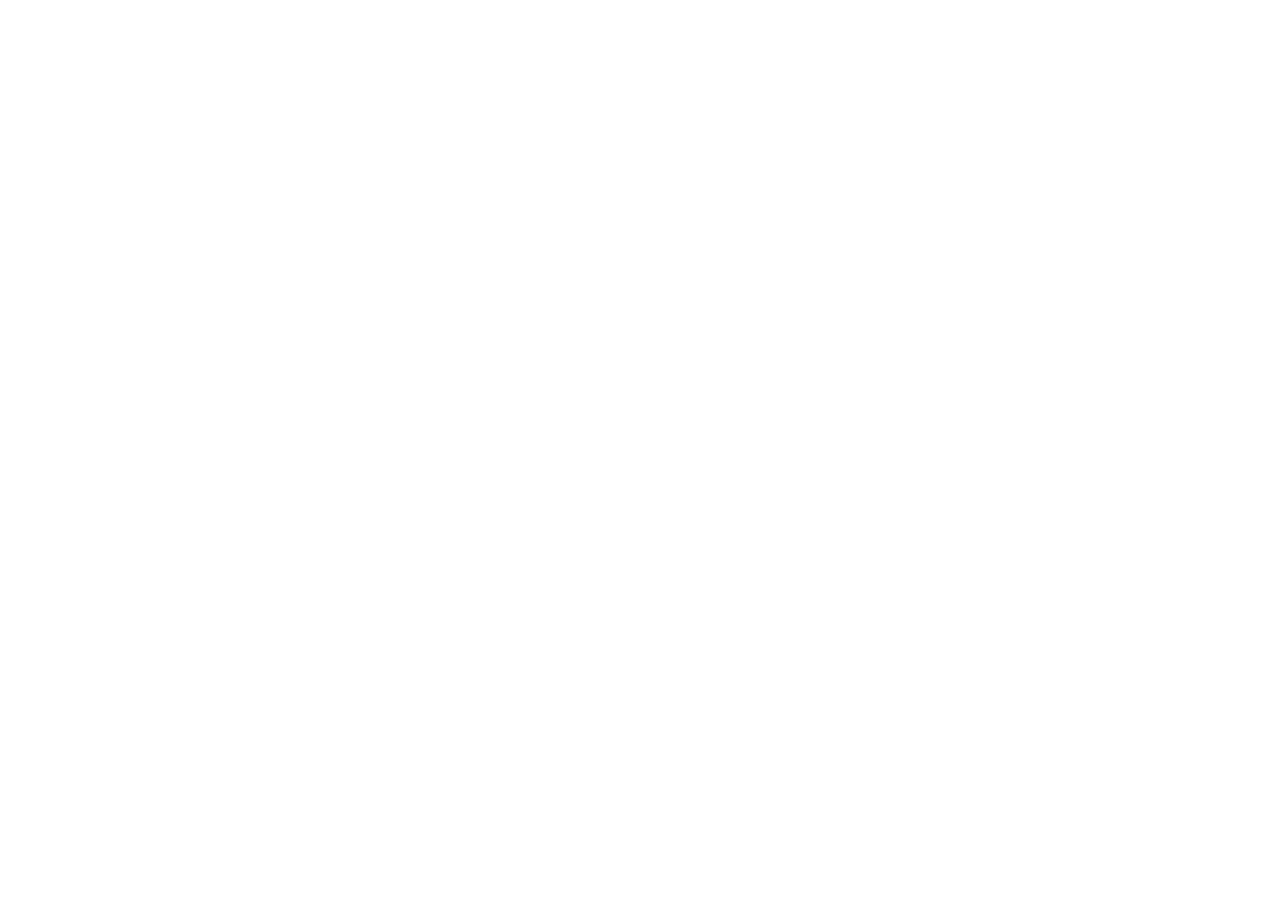
==== index.html @ 8144a17a "Update index.html" ====
<!doctype html>
<html lang="en">
  <head>
    <meta charset="UTF-8" />
    <meta name="viewport" content="width=device-width, initial-scale=1.0" />
    <title>Intermediate task</title>
    <meta property="og:url" content="" />
    <meta property="og:type" content="website" />
    <meta property="og:title" content="lesson 10" />
    <meta
      property="og:description"
      content=" lesson about meta tegs and form input element"
    />
    <meta
      property="og:image"
      content="https://raw.githubusercontent.com/slldze/lesson-10-/refs/heads/main/src/img/share.png"
    />
  </head>
  <body></body>
</html>
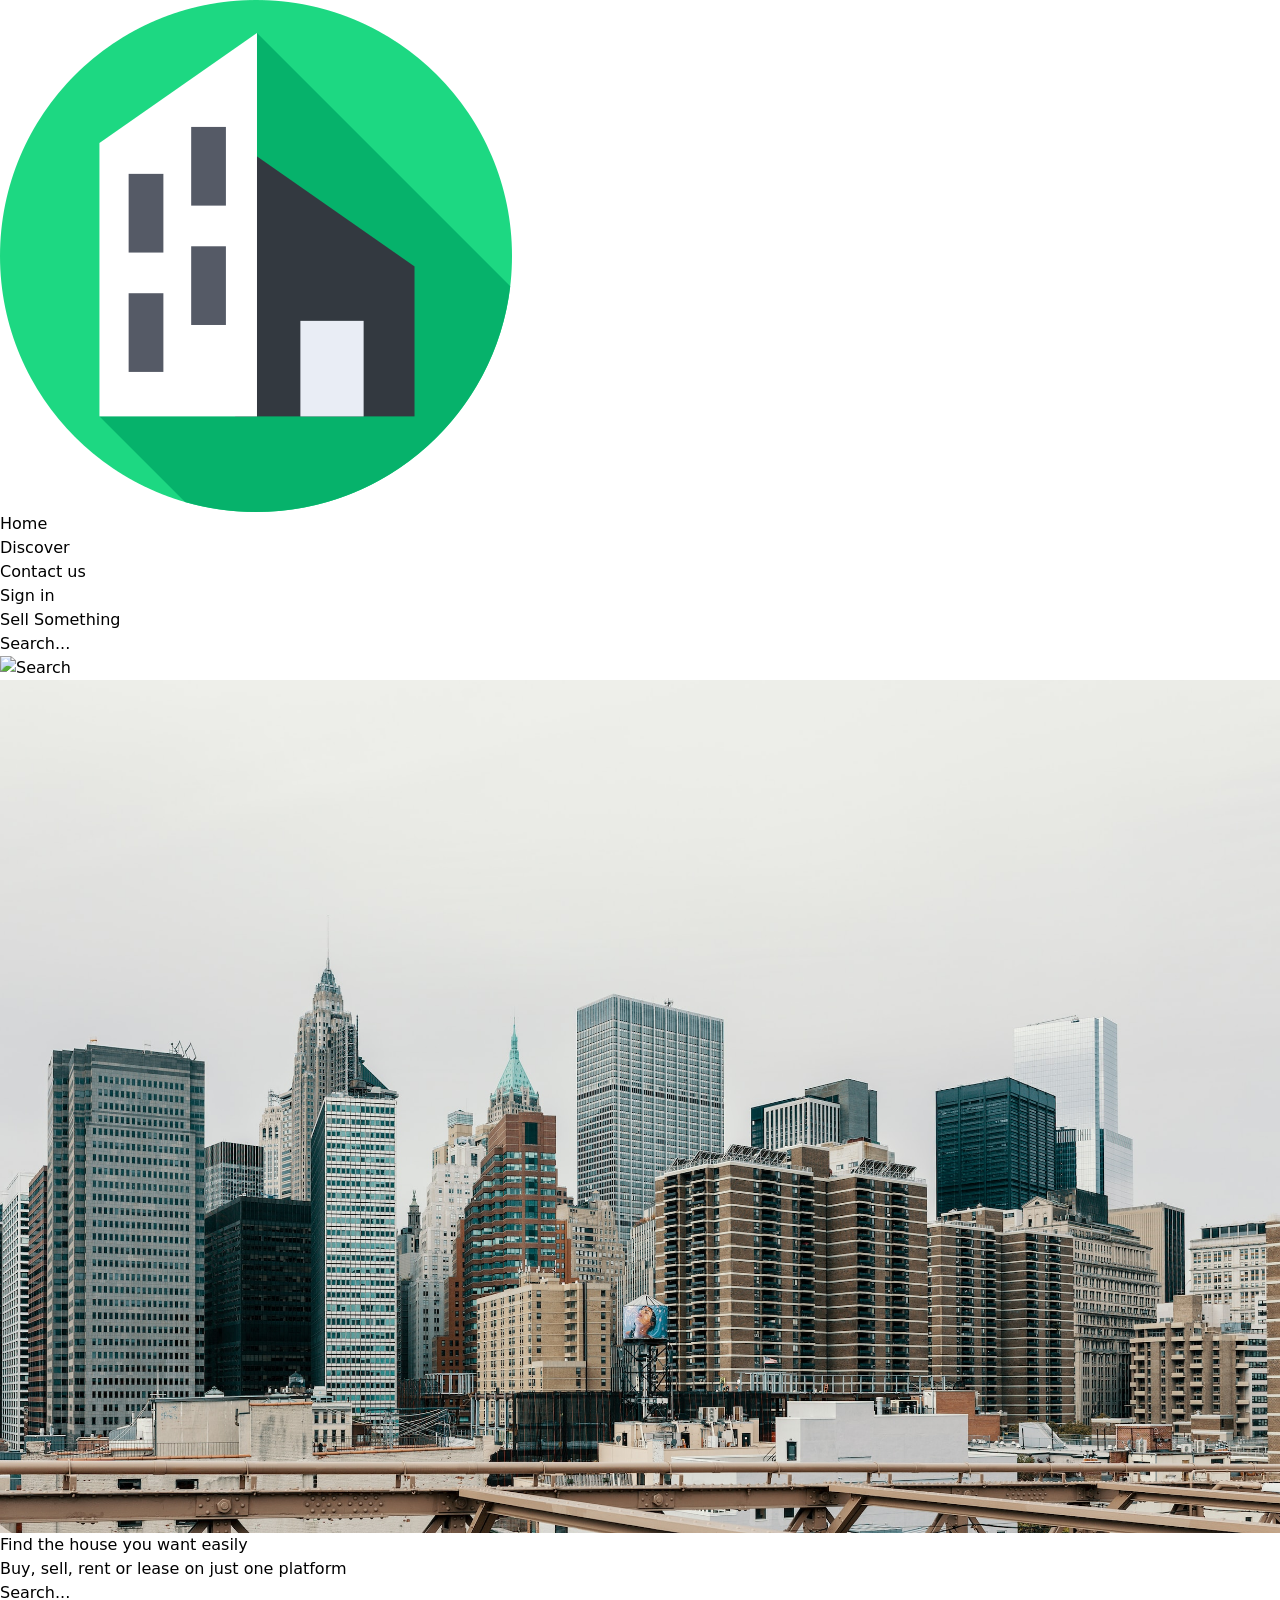
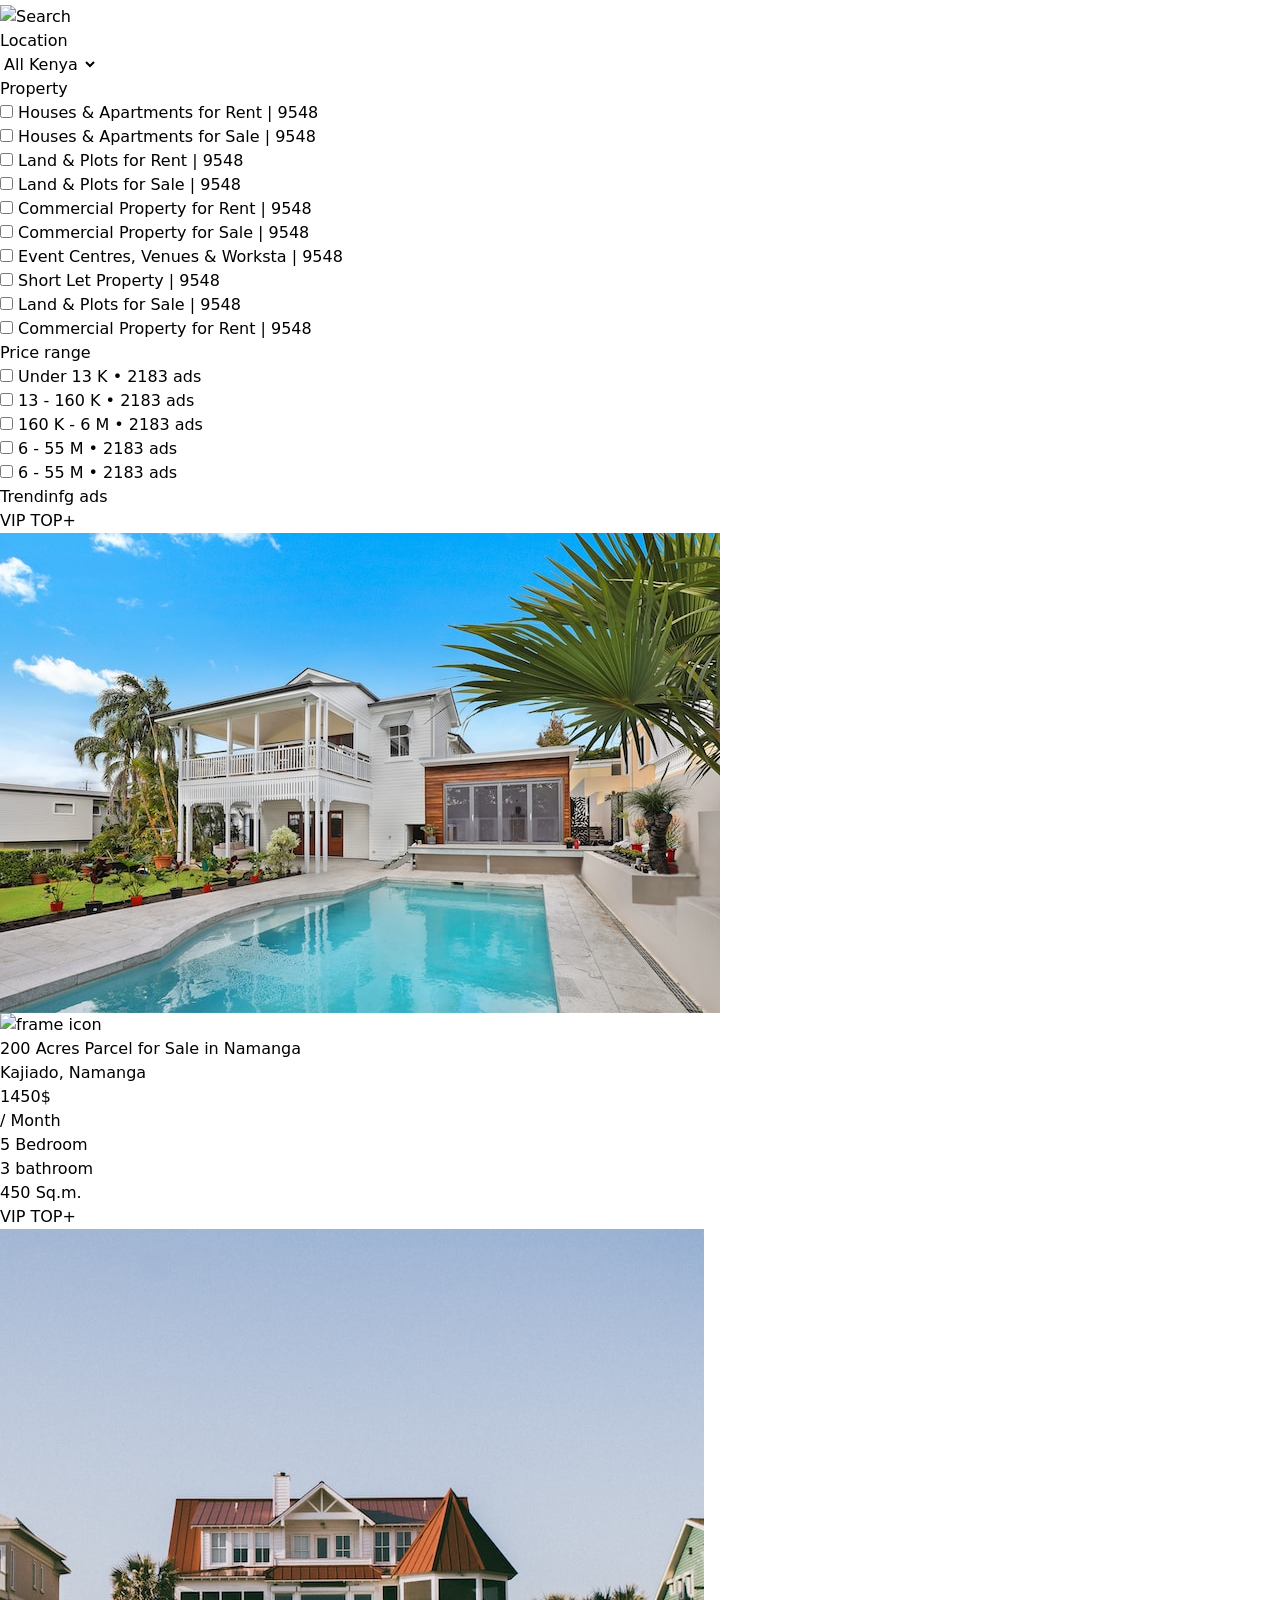
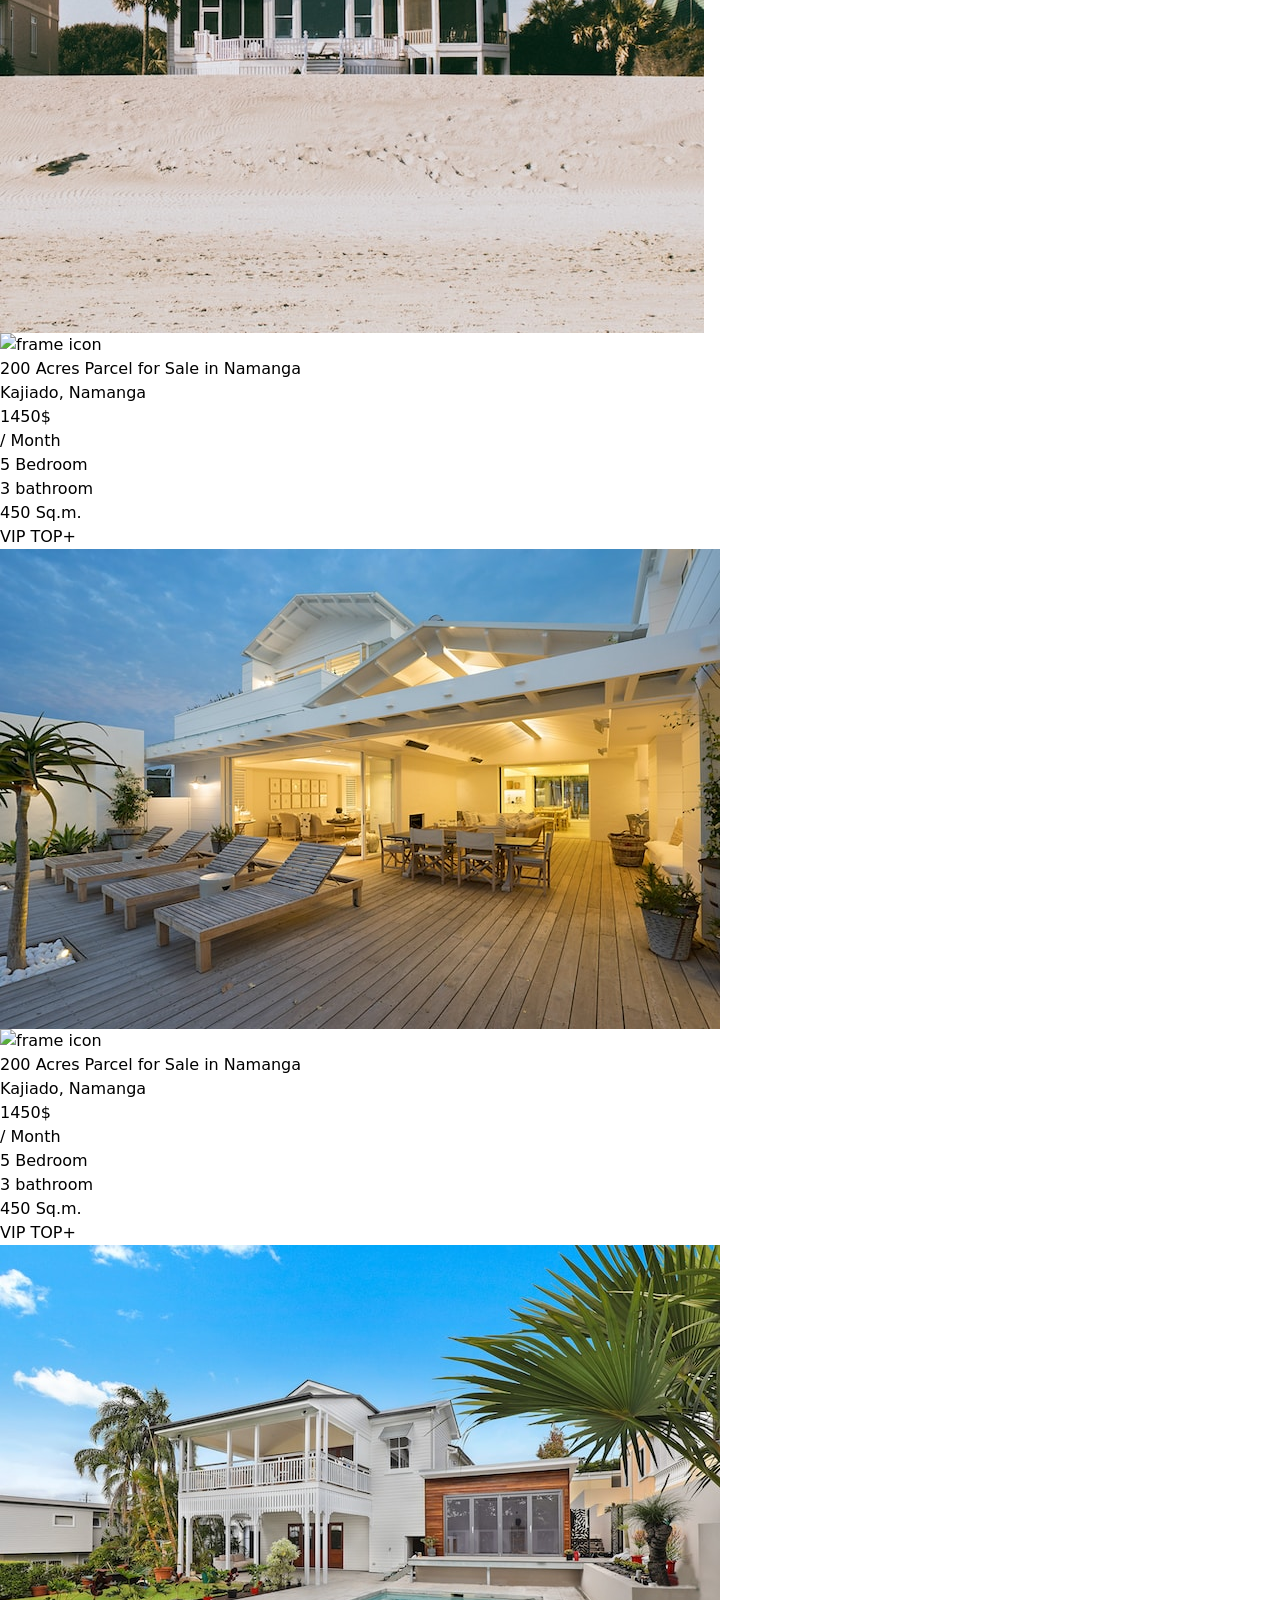
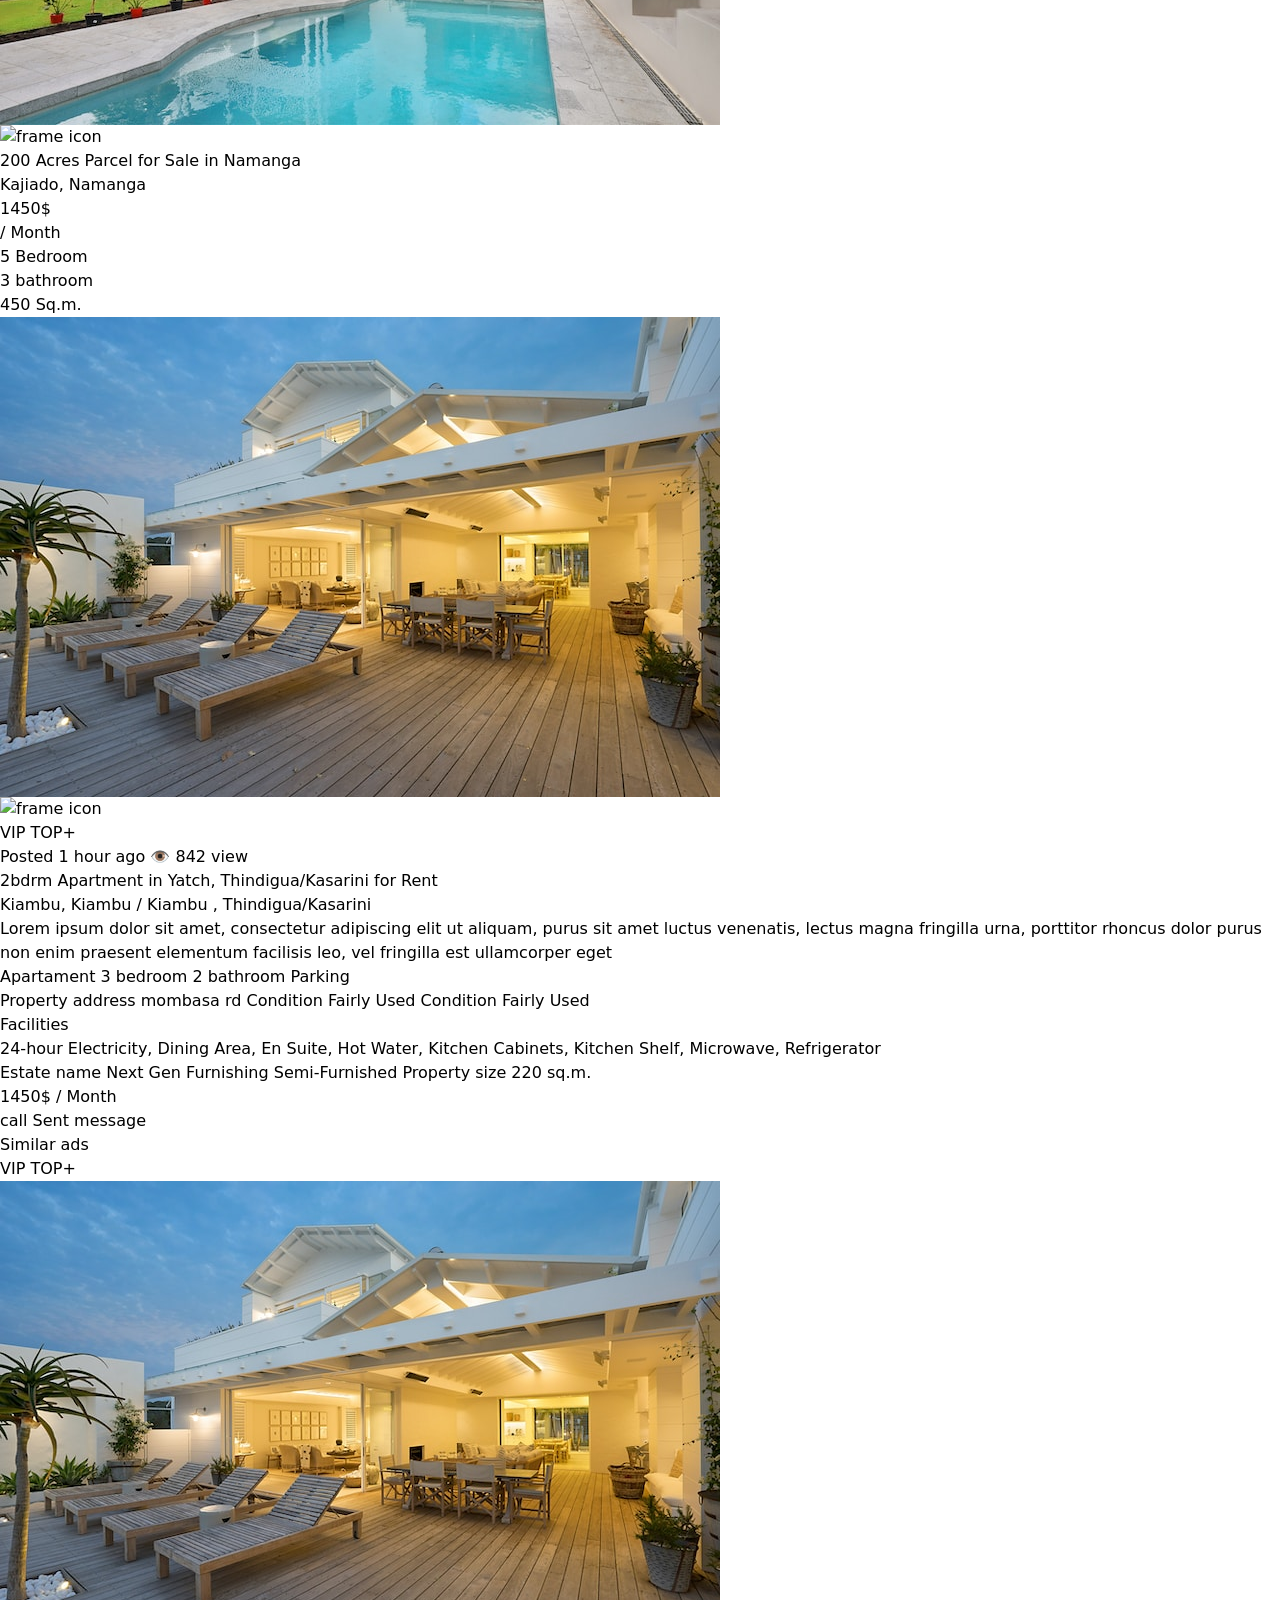
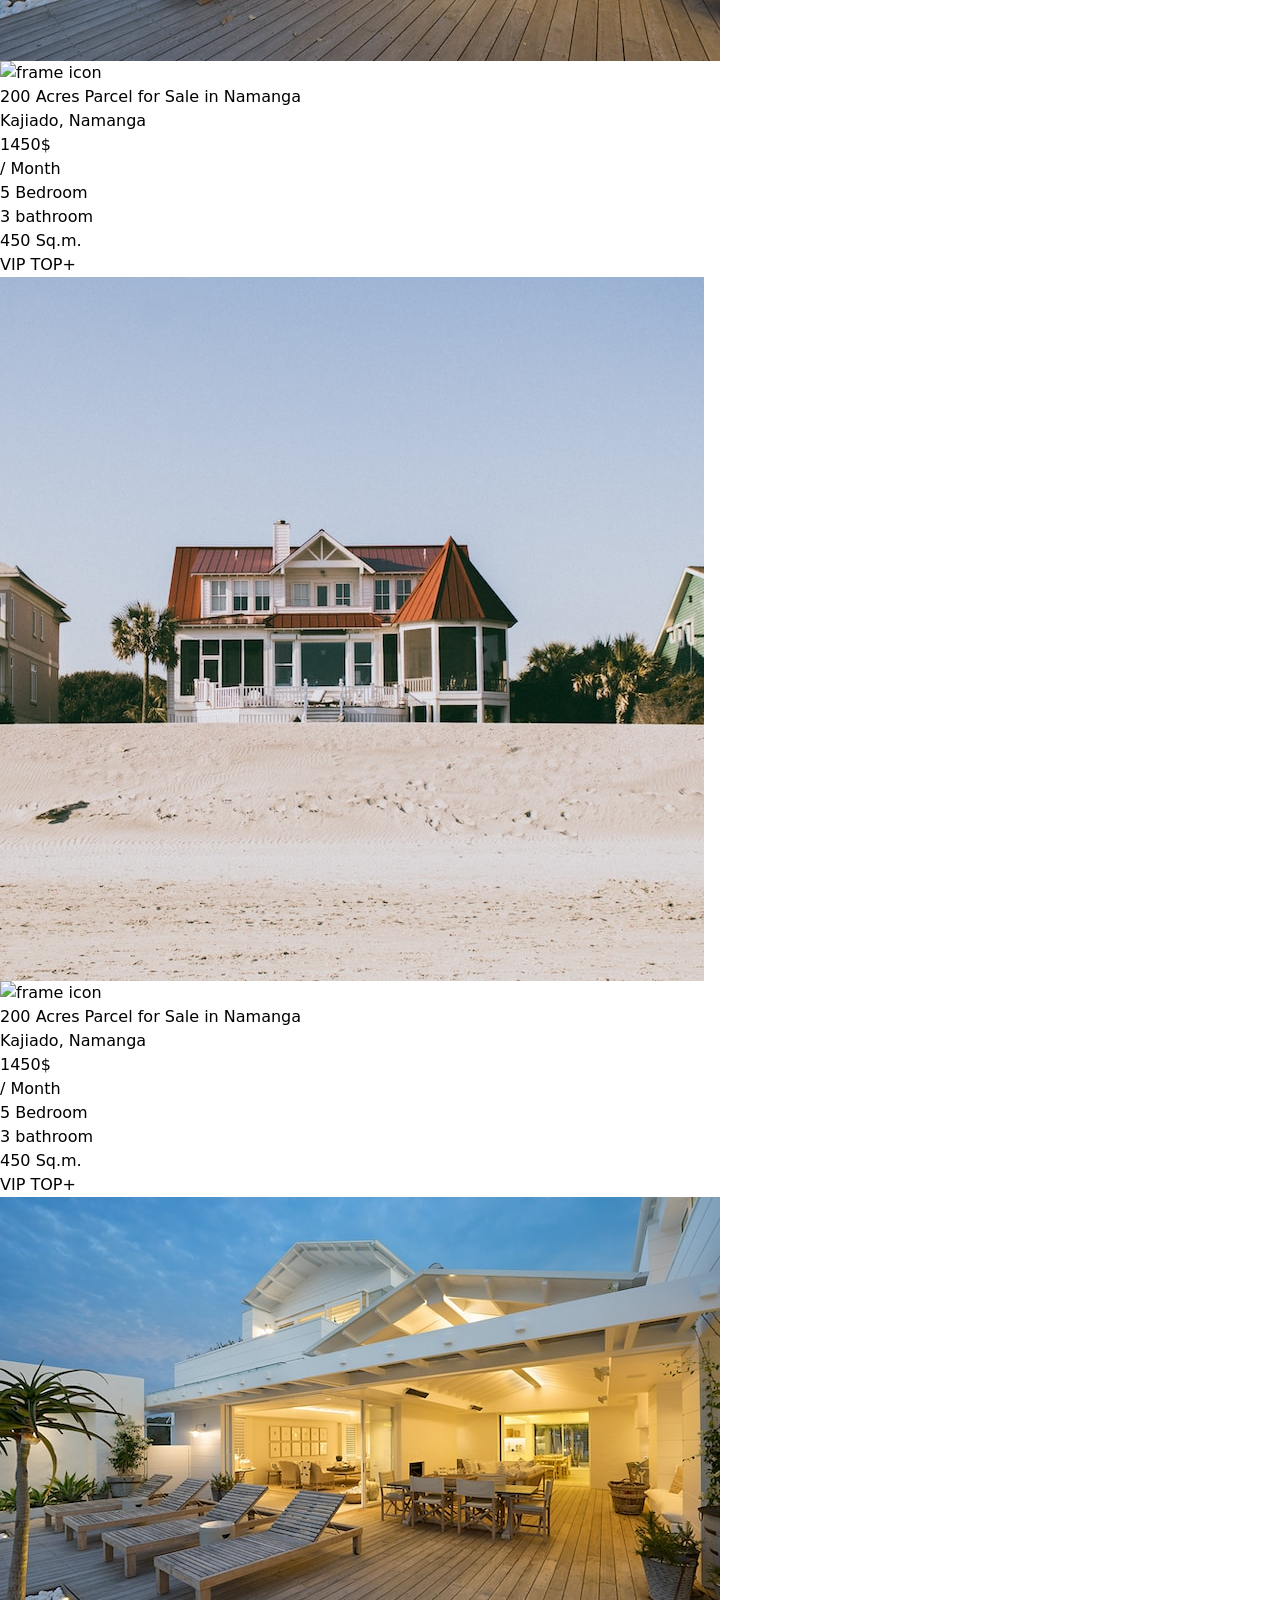
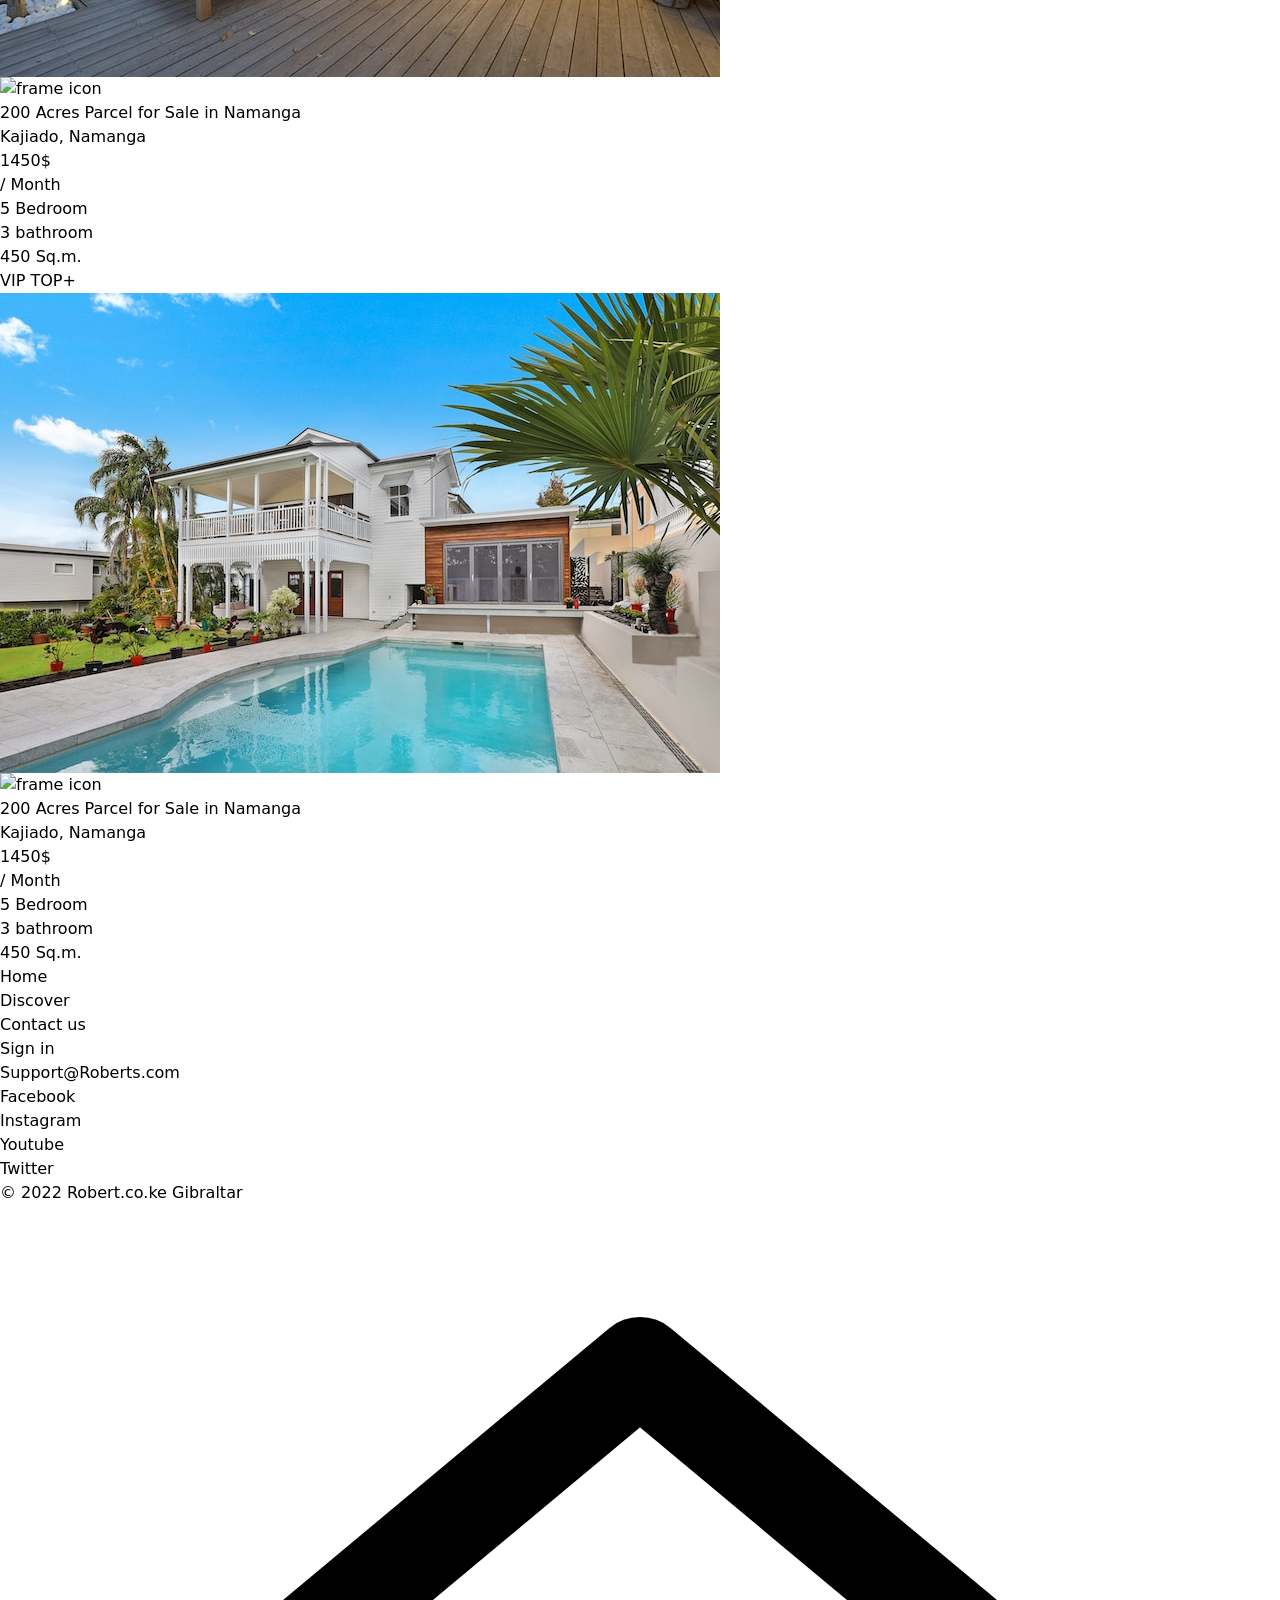
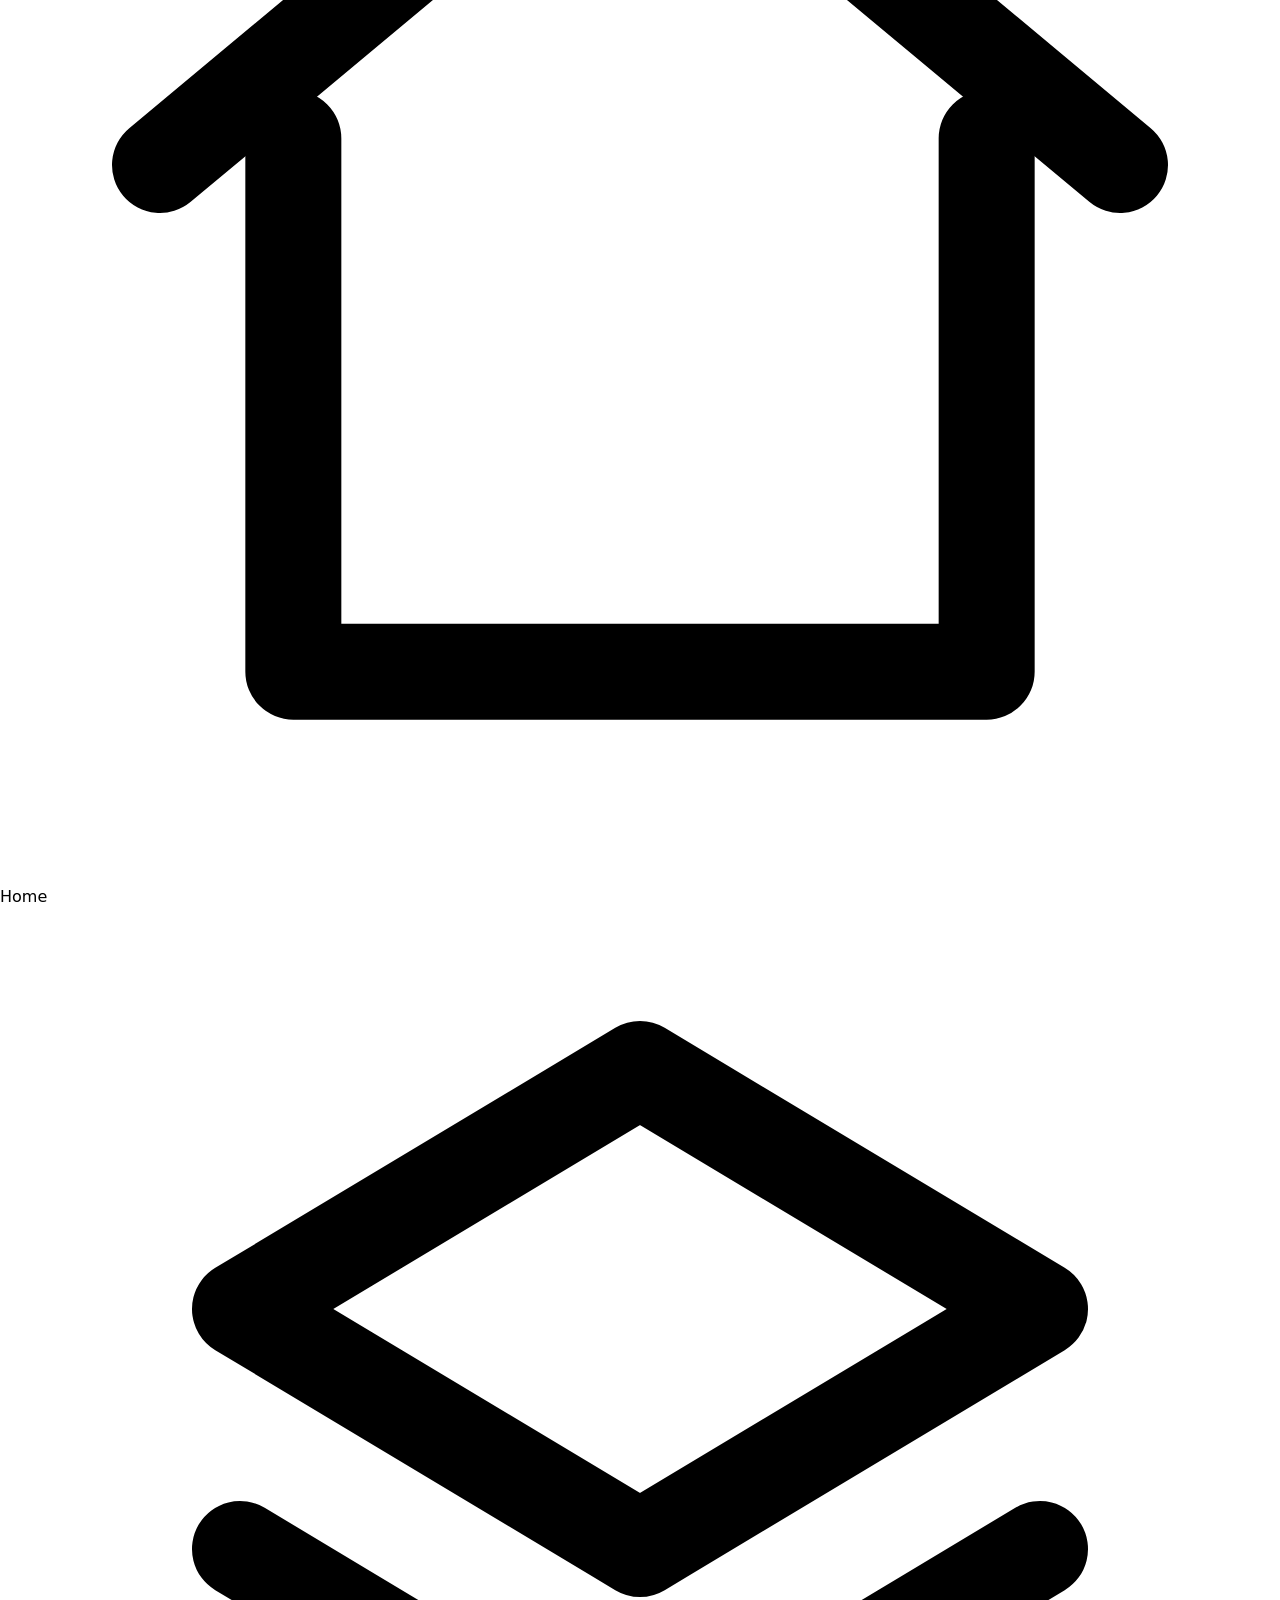
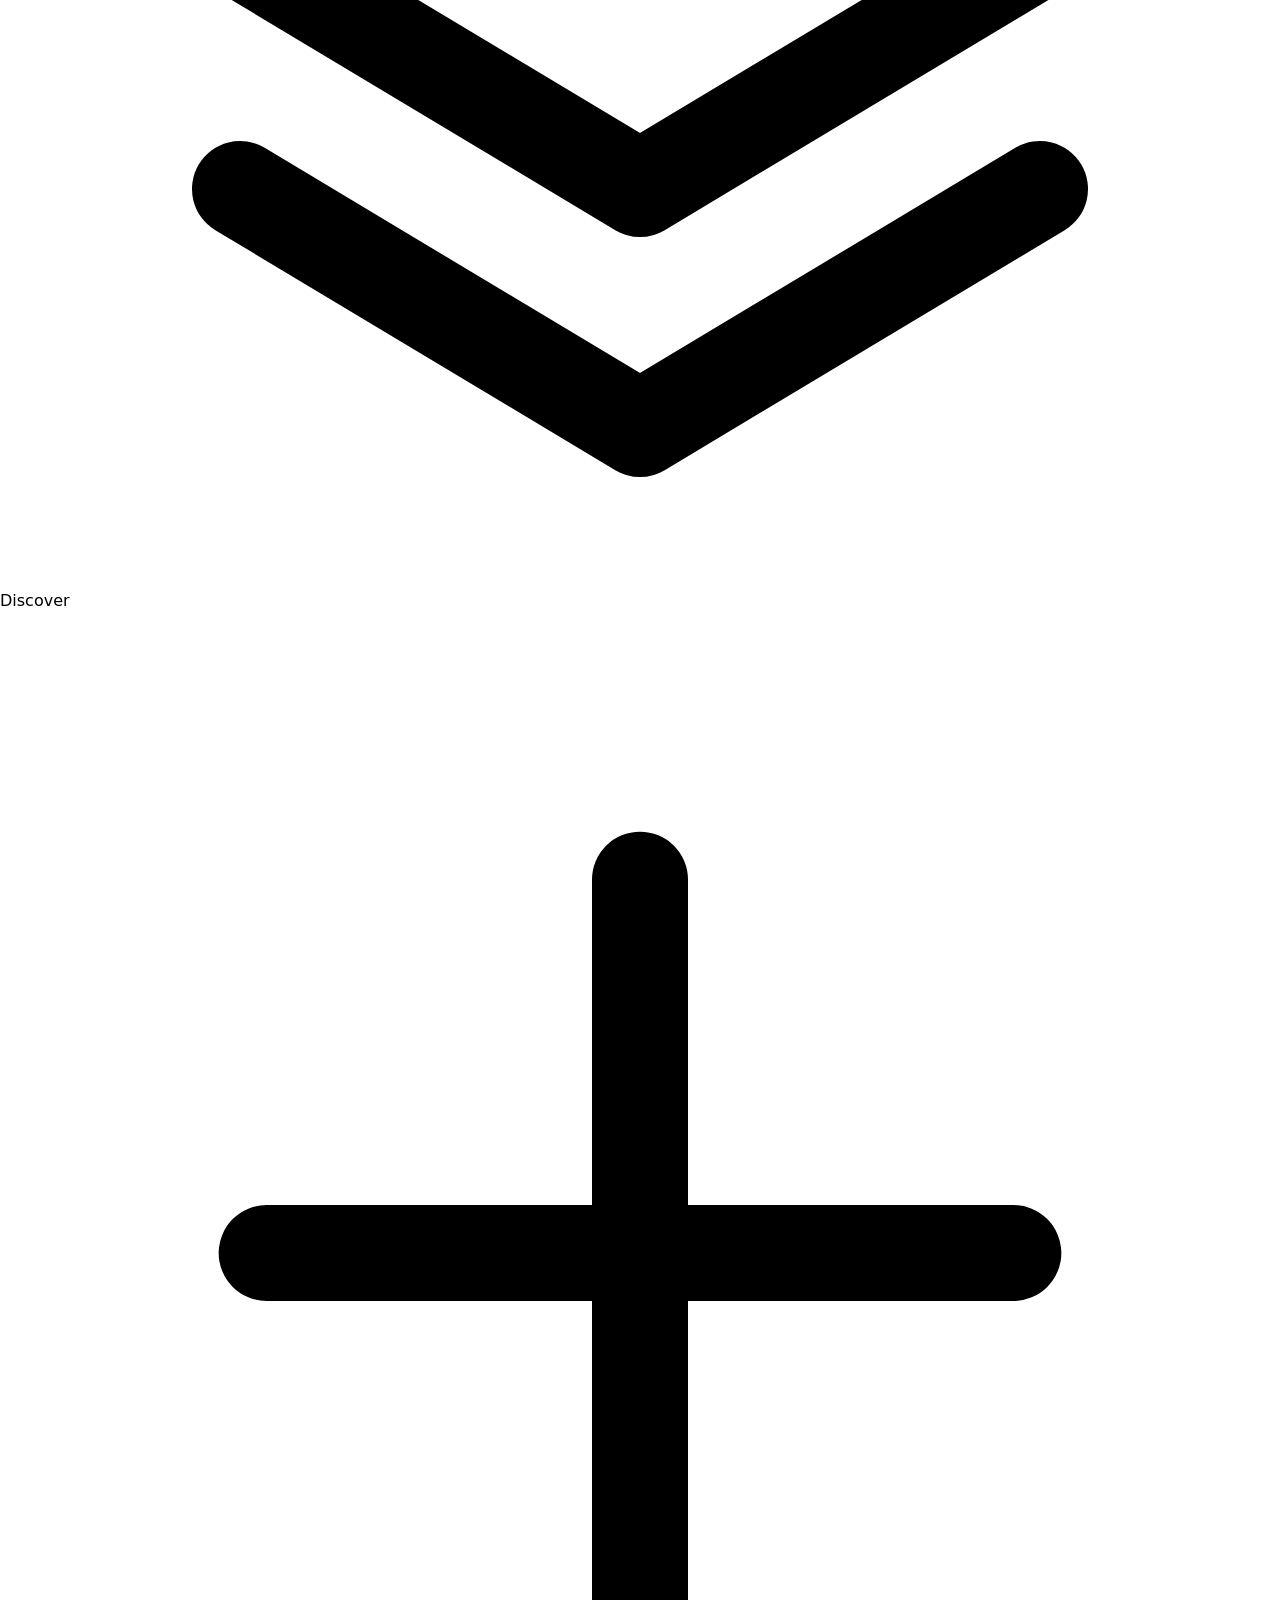
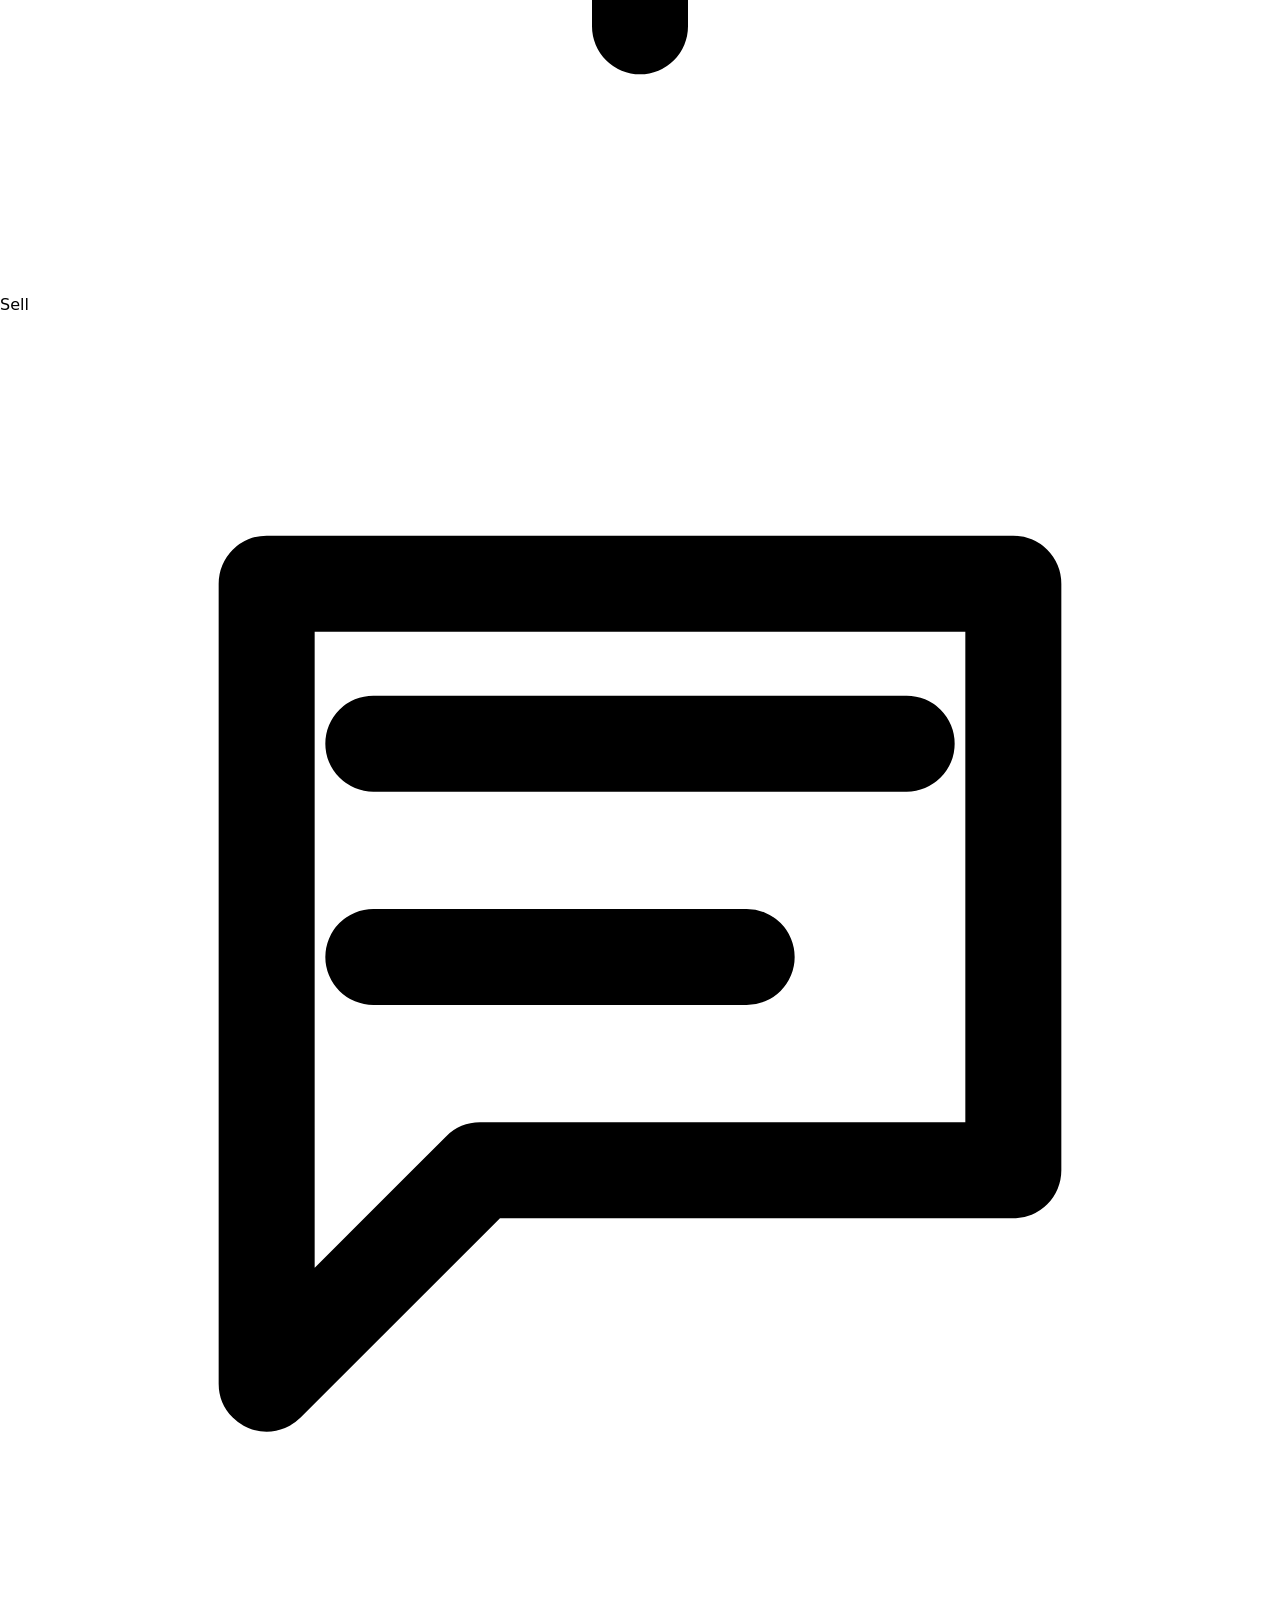
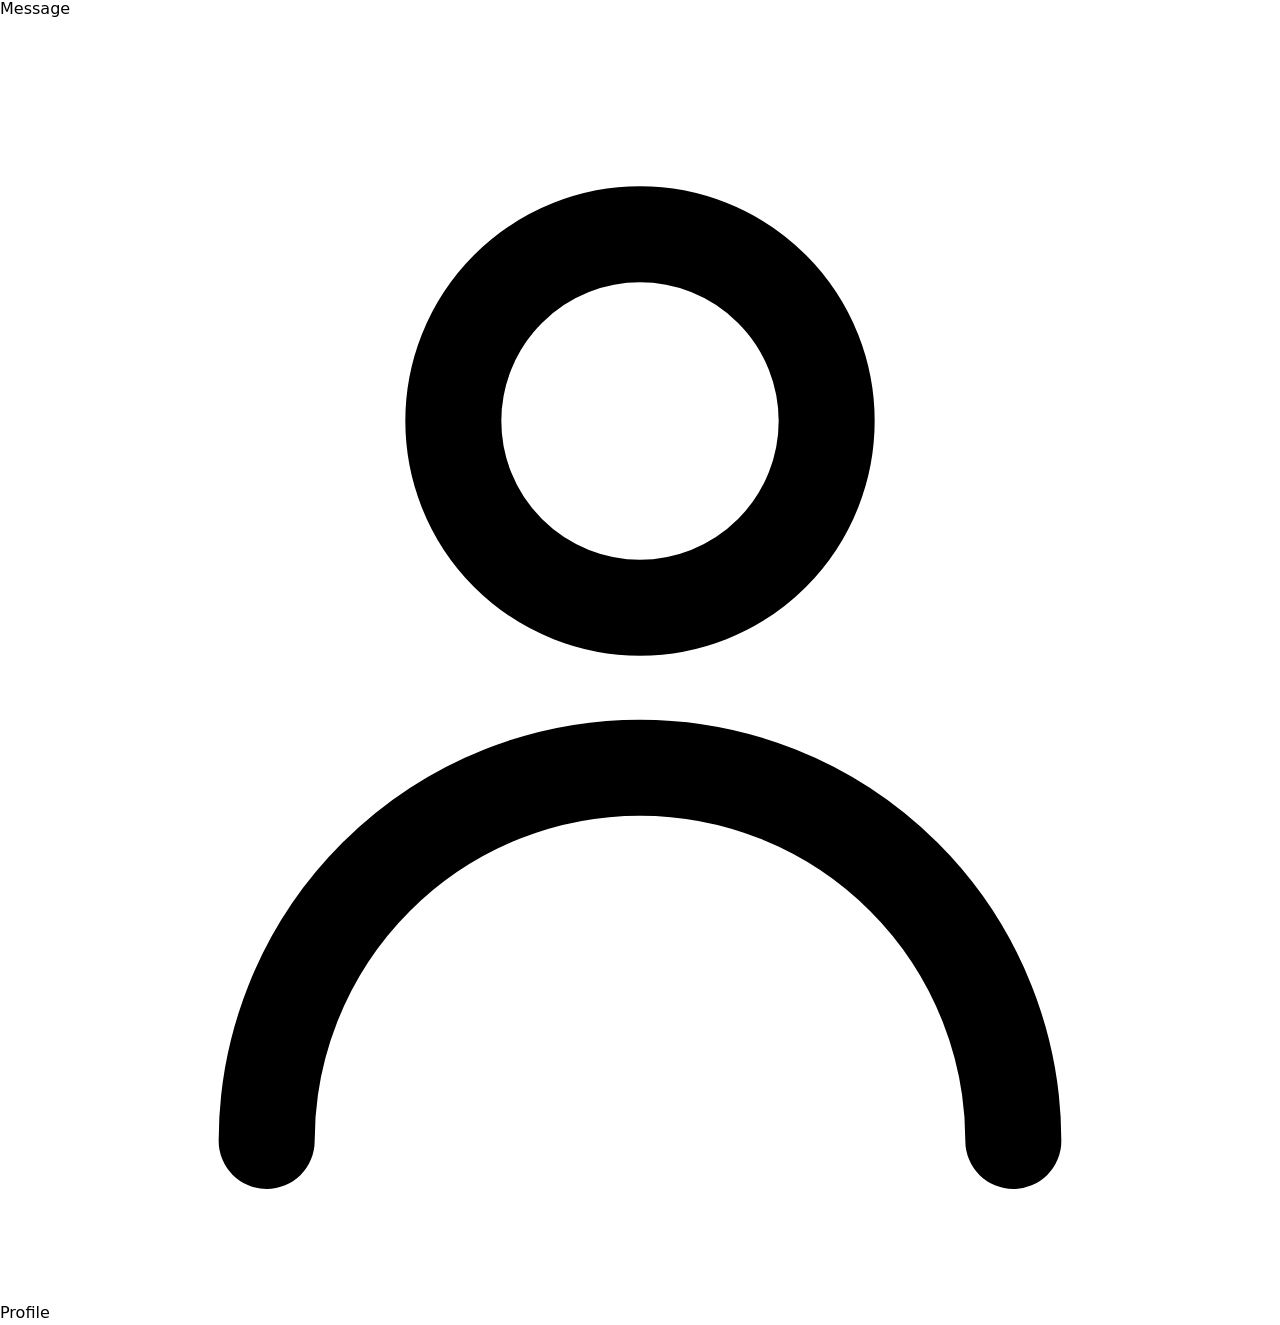
==== commit 17ec1583: "add FB meta tags" ====
--- a/index.html
+++ b/index.html
@@ -3,18 +3,1075 @@
   <head>
     <meta charset="UTF-8" />
     <meta name="viewport" content="width=device-width, initial-scale=1.0" />
-    <title>Intermediate task</title>
-    <meta property="og:url" content="" />
+
+    <title>Find Homes for Rent and Sale</title>
+
+    <meta
+      name="description"
+      content="Buy, sell, rent or lease properties easily on one platform."
+    />
+
+    <meta name="robots" content="index,follow" />
+
+    <meta
+      name="google-site-verification"
+      content="CXtPqZHnyqR2oAkqWcA-MkzSj9Aci5FNeaKXEIg0ZXs"
+    />
+
+    <meta property="og:url" content="https://slldze.github.io/lesson-12-/" />
     <meta property="og:type" content="website" />
-    <meta property="og:title" content="lesson 10" />
+    <meta property="og:title" content="Find Homes for Rent and Sale" />
     <meta
       property="og:description"
-      content=" lesson about meta tegs and form input element"
+      content="Buy, sell, rent or lease properties easily on one platform."
     />
     <meta
       property="og:image"
-      content="https://raw.githubusercontent.com/slldze/lesson-10-/refs/heads/main/src/img/share.png"
+      content="https://raw.githubusercontent.com/slldze/Intermediate-task/refs/heads/main/src/img/img.jpg"
     />
+
+    <link rel="stylesheet" href="css/final.css" />
   </head>
-  <body></body>
+  <body class="bg-[#f3f3f3] text-[#222222]">
+    <header
+      class="mx-auto flex max-w-[1440px] items-center justify-between px-[20px] pt-[30px] pb-[20px] min-[769px]:px-[40px] min-[1440px]:px-[60px]"
+    >
+      <a href="index.html" class="h-[48px] w-[48px] shrink-0">
+        <img
+          src="src/img/logo.png"
+          alt="logo"
+          class="h-[48px] w-[48px] object-contain"
+        />
+      </a>
+
+      <nav class="flex items-center">
+        <ul class="hidden items-center gap-8 min-[769px]:flex">
+          <li>
+            <a
+              href="index.html"
+              class="border-b-2 border-transparent pb-1 text-[14px] transition hover:border-green-500"
+            >
+              Home
+            </a>
+          </li>
+          <li>
+            <a
+              href="index.html"
+              class="border-b-2 border-transparent pb-1 text-[14px] transition hover:border-green-500"
+            >
+              Discover
+            </a>
+          </li>
+          <li>
+            <a
+              href="index.html"
+              class="border-b-2 border-transparent pb-1 text-[14px] transition hover:border-green-500"
+            >
+              Contact us
+            </a>
+          </li>
+          <li>
+            <a
+              href="index.html"
+              class="border-b-2 border-transparent pb-1 text-[14px] transition hover:border-green-500"
+            >
+              Sign in
+            </a>
+          </li>
+          <li>
+            <button
+              class="rounded-[12px] bg-green-500 px-5 py-3 text-white transition hover:opacity-90"
+            >
+              Sell Something
+            </button>
+          </li>
+        </ul>
+
+        <form class="group relative min-[769px]:hidden">
+          <input
+            type="text"
+            name="mobile-search"
+            id="mobile-search"
+            placeholder="Search..."
+            class="absolute right-0 top-1/2 h-12 w-0 -translate-y-1/2 rounded-full border border-gray-300 bg-white pl-4 pr-12 text-sm outline-none transition-all duration-300 group-hover:w-[180px] group-focus-within:w-[180px]"
+          />
+          <img
+            src="src/img/search.png"
+            alt="Search"
+            class="relative z-10 h-8 w-8 mr-[4px]"
+          />
+        </form>
+      </nav>
+    </header>
+
+    <main
+      class="mx-auto max-w-[1440px] px-5 pb-[150px] min-[769px]:px-10 min-[769px]:pb-10 min-[1440px]:px-[60px]"
+    >
+      <section
+        class="flex flex-col gap-6 min-[769px]:grid min-[769px]:grid-cols-[260px_1fr] min-[769px]:items-start min-[1025px]:grid-cols-[300px_1fr]"
+      >
+        <section class="order-1 min-[769px]:order-2">
+          <div
+            class="relative h-[420px] overflow-hidden rounded-[24px] bg-[#f8f8f8] min-[769px]:h-[620px]"
+          >
+            <img
+              src="src/img/img.jpg"
+              alt="main img"
+              class="absolute inset-0 h-full w-full object-cover"
+            />
+
+            <div
+              class="absolute inset-0 bg-gradient-to-b from-white/90 via-white/40 to-transparent"
+            ></div>
+
+            <div
+              class="absolute top-8 left-1/2 z-10 w-[85%] -translate-x-1/2 text-center min-[769px]:top-[70px]"
+            >
+              <h1
+                class="text-[32px] font-semibold leading-[1.2] text-[#2b2b2b] min-[769px]:text-[42px] min-[1440px]:text-[48px]"
+              >
+                Find the house you want easily
+              </h1>
+
+              <h4
+                class="mt-4 text-[14px] text-[#6f6f6f] min-[769px]:text-[14px] min-[1440px]:text-[16px]"
+              >
+                Buy, sell, rent or lease on just one platform
+              </h4>
+
+              <form class="hidden min-[769px]:mt-8 min-[769px]:block">
+                <div class="relative mx-auto w-[324px]">
+                  <input
+                    type="text"
+                    name="search"
+                    id="search"
+                    placeholder="Search..."
+                    class="h-12 w-full rounded-[12px] border border-[#d9d9d9] bg-white px-4 pr-10 outline-none shadow-sm"
+                  />
+                  <img
+                    src="src/img/search.png"
+                    alt="Search"
+                    class="absolute right-4 top-1/2 h-5 w-5 -translate-y-1/2"
+                  />
+                </div>
+              </form>
+            </div>
+          </div>
+        </section>
+
+        <aside
+          class="order-2 rounded-[24px] bg-white p-5 shadow-sm min-[769px]:order-1"
+        >
+          <h3 class="mb-3 text-[14px] font-semibold">Location</h3>
+          <select
+            title="Choose location"
+            id="location"
+            name="location"
+            class="mb-6 h-12 w-full rounded-[12px] border border-[#d9d9d9] bg-white px-4 text-[13px] outline-none"
+          >
+            <option value="all">All Kenya</option>
+            <option value="nairobi">Nairobi</option>
+            <option value="mombasa">Mombasa</option>
+          </select>
+
+          <h3 class="mb-3 text-[14px] font-semibold">Property</h3>
+          <form class="space-y-2">
+            <div class="flex items-start gap-2 text-[12px] text-[#555555]">
+              <input
+                type="checkbox"
+                id="rent-houses"
+                name="property"
+                class="mt-[2px]"
+              />
+              <label for="rent-houses"
+                >Houses & Apartments for Rent | 9548</label
+              >
+            </div>
+            <div class="flex items-start gap-2 text-[12px] text-[#555555]">
+              <input
+                type="checkbox"
+                id="sale-houses"
+                name="property"
+                class="mt-[2px]"
+              />
+              <label for="sale-houses"
+                >Houses & Apartments for Sale | 9548</label
+              >
+            </div>
+            <div class="flex items-start gap-2 text-[12px] text-[#555555]">
+              <input
+                type="checkbox"
+                id="rent-land"
+                name="property"
+                class="mt-[2px]"
+              />
+              <label for="rent-land">Land & Plots for Rent | 9548</label>
+            </div>
+            <div class="flex items-start gap-2 text-[12px] text-[#555555]">
+              <input
+                type="checkbox"
+                id="sale-land"
+                name="property"
+                class="mt-[2px]"
+              />
+              <label for="sale-land">Land & Plots for Sale | 9548</label>
+            </div>
+            <div class="flex items-start gap-2 text-[12px] text-[#555555]">
+              <input
+                type="checkbox"
+                id="commercial-rent"
+                name="property"
+                class="mt-[2px]"
+              />
+              <label for="commercial-rent"
+                >Commercial Property for Rent | 9548</label
+              >
+            </div>
+            <div class="flex items-start gap-2 text-[12px] text-[#555555]">
+              <input
+                type="checkbox"
+                id="commercial-sale"
+                name="property"
+                class="mt-[2px]"
+              />
+              <label for="commercial-sale"
+                >Commercial Property for Sale | 9548</label
+              >
+            </div>
+            <div class="flex items-start gap-2 text-[12px] text-[#555555]">
+              <input
+                type="checkbox"
+                id="event-centres"
+                name="property"
+                class="mt-[2px]"
+              />
+              <label for="event-centres"
+                >Event Centres, Venues & Worksta | 9548</label
+              >
+            </div>
+            <div class="flex items-start gap-2 text-[12px] text-[#555555]">
+              <input
+                type="checkbox"
+                id="short-let"
+                name="property"
+                class="mt-[2px]"
+              />
+              <label for="short-let">Short Let Property | 9548</label>
+            </div>
+            <div class="flex items-start gap-2 text-[12px] text-[#555555]">
+              <input
+                type="checkbox"
+                id="sale-land-2"
+                name="property"
+                class="mt-[2px]"
+              />
+              <label for="sale-land-2">Land & Plots for Sale | 9548</label>
+            </div>
+            <div class="flex items-start gap-2 text-[12px] text-[#555555]">
+              <input
+                type="checkbox"
+                id="commercial-rent-2"
+                name="property"
+                class="mt-[2px]"
+              />
+              <label for="commercial-rent-2"
+                >Commercial Property for Rent | 9548</label
+              >
+            </div>
+          </form>
+
+          <h3 class="mt-6 mb-3 text-[14px] font-semibold">Price range</h3>
+          <form class="space-y-2">
+            <div class="flex items-start gap-2 text-[12px] text-[#555555]">
+              <input
+                type="checkbox"
+                id="price-rainge-1"
+                name="price range"
+                class="mt-[2px]"
+              />
+              <label for="price-rainge-1">Under 13 K • 2183 ads</label>
+            </div>
+            <div class="flex items-start gap-2 text-[12px] text-[#555555]">
+              <input
+                type="checkbox"
+                id="price-rainge-2"
+                name="price range"
+                class="mt-[2px]"
+              />
+              <label for="price-rainge-2">13 - 160 K • 2183 ads</label>
+            </div>
+            <div class="flex items-start gap-2 text-[12px] text-[#555555]">
+              <input
+                type="checkbox"
+                id="price-rainge-3"
+                name="price range"
+                class="mt-[2px]"
+              />
+              <label for="price-rainge-3">160 K - 6 M • 2183 ads</label>
+            </div>
+            <div class="flex items-start gap-2 text-[12px] text-[#555555]">
+              <input
+                type="checkbox"
+                id="price-rainge-4"
+                name="price range"
+                class="mt-[2px]"
+              />
+              <label for="price-rainge-4">6 - 55 M • 2183 ads</label>
+            </div>
+            <div class="flex items-start gap-2 text-[12px] text-[#555555]">
+              <input
+                type="checkbox"
+                id="price-rainge-5"
+                name="price range"
+                class="mt-[2px]"
+              />
+              <label for="price-rainge-5">6 - 55 M • 2183 ads</label>
+            </div>
+          </form>
+        </aside>
+      </section>
+
+      <section class="mt-6">
+        <h2 class="mb-4 text-[18px] font-semibold">Trendinfg ads</h2>
+
+        <div
+          class="grid grid-cols-1 gap-4 min-[769px]:grid-cols-2 min-[1025px]:grid-cols-3 min-[1440px]:grid-cols-4"
+        >
+          <a href="detail.html" class="block">
+            <article
+              class="rounded-[24px] bg-white p-2 shadow-sm transition hover:-translate-y-1 hover:shadow-md"
+            >
+              <div class="relative">
+                <h4
+                  class="absolute left-3 top-3 z-10 rounded-full bg-green-500 px-3 py-1 text-[10px] text-white"
+                >
+                  VIP TOP+
+                </h4>
+                <img
+                  src="src/img/1.jpg"
+                  alt="card #1"
+                  class="h-[180px] w-full rounded-[18px] object-cover"
+                />
+                <img
+                  src="src/img/frame.png"
+                  alt="frame icon"
+                  class="absolute right-3 bottom-[-14px] h-[44px] w-[44px] rounded-full bg-white p-3 shadow-lg"
+                />
+              </div>
+              <div class="px-2 pt-5">
+                <h4 class="text-[14px] font-medium">
+                  200 Acres Parcel for Sale in Namanga
+                </h4>
+                <p class="mt-1 text-[12px] text-[#777777]">Kajiado, Namanga</p>
+              </div>
+              <div class="flex items-end gap-1 px-2 pt-3">
+                <h1 class="text-[24px] font-semibold text-green-500">1450$</h1>
+                <h4 class="pb-1 text-[12px] text-[#555555]">/ Month</h4>
+              </div>
+              <div
+                class="mt-3 flex justify-between border-t border-[#ececec] px-2 pt-3 text-[11px] text-[#555555]"
+              >
+                <p>5 Bedroom</p>
+                <p>3 bathroom</p>
+                <p>450 Sq.m.</p>
+              </div>
+            </article>
+          </a>
+
+          <a href="detail.html" class="block">
+            <article
+              class="rounded-[24px] bg-white p-2 shadow-sm transition hover:-translate-y-1 hover:shadow-md"
+            >
+              <div class="relative">
+                <h4
+                  class="absolute left-3 top-3 z-10 rounded-full bg-green-500 px-3 py-1 text-[10px] text-white"
+                >
+                  VIP TOP+
+                </h4>
+                <img
+                  src="src/img/2.jpg"
+                  alt="card #2"
+                  class="h-[180px] w-full rounded-[18px] object-cover"
+                />
+                <img
+                  src="src/img/frame.png"
+                  alt="frame icon"
+                  class="absolute right-3 bottom-[-14px] h-[44px] w-[44px] rounded-full bg-white p-3 shadow-lg"
+                />
+              </div>
+              <div class="px-2 pt-5">
+                <h4 class="text-[14px] font-medium">
+                  200 Acres Parcel for Sale in Namanga
+                </h4>
+                <p class="mt-1 text-[12px] text-[#777777]">Kajiado, Namanga</p>
+              </div>
+              <div class="flex items-end gap-1 px-2 pt-3">
+                <h1 class="text-[24px] font-semibold text-green-500">1450$</h1>
+                <h4 class="pb-1 text-[12px] text-[#555555]">/ Month</h4>
+              </div>
+              <div
+                class="mt-3 flex justify-between border-t border-[#ececec] px-2 pt-3 text-[11px] text-[#555555]"
+              >
+                <p>5 Bedroom</p>
+                <p>3 bathroom</p>
+                <p>450 Sq.m.</p>
+              </div>
+            </article>
+          </a>
+
+          <a href="detail.html" class="block">
+            <article
+              class="rounded-[24px] bg-white p-2 shadow-sm transition hover:-translate-y-1 hover:shadow-md"
+            >
+              <div class="relative">
+                <h4
+                  class="absolute left-3 top-3 z-10 rounded-full bg-green-500 px-3 py-1 text-[10px] text-white"
+                >
+                  VIP TOP+
+                </h4>
+                <img
+                  src="src/img/3.jpg"
+                  alt="card #3"
+                  class="h-[180px] w-full rounded-[18px] object-cover"
+                />
+                <img
+                  src="src/img/frame.png"
+                  alt="frame icon"
+                  class="absolute right-3 bottom-[-14px] h-[44px] w-[44px] rounded-full bg-white p-3 shadow-lg"
+                />
+              </div>
+              <div class="px-2 pt-5">
+                <h4 class="text-[14px] font-medium">
+                  200 Acres Parcel for Sale in Namanga
+                </h4>
+                <p class="mt-1 text-[12px] text-[#777777]">Kajiado, Namanga</p>
+              </div>
+              <div class="flex items-end gap-1 px-2 pt-3">
+                <h1 class="text-[24px] font-semibold text-green-500">1450$</h1>
+                <h4 class="pb-1 text-[12px] text-[#555555]">/ Month</h4>
+              </div>
+              <div
+                class="mt-3 flex justify-between border-t border-[#ececec] px-2 pt-3 text-[11px] text-[#555555]"
+              >
+                <p>5 Bedroom</p>
+                <p>3 bathroom</p>
+                <p>450 Sq.m.</p>
+              </div>
+            </article>
+          </a>
+
+          <a href="detail.html" class="block">
+            <article
+              class="rounded-[24px] bg-white p-2 shadow-sm transition hover:-translate-y-1 hover:shadow-md"
+            >
+              <div class="relative">
+                <h4
+                  class="absolute left-3 top-3 z-10 rounded-full bg-green-500 px-3 py-1 text-[10px] text-white"
+                >
+                  VIP TOP+
+                </h4>
+                <img
+                  src="src/img/1.jpg"
+                  alt="card #4"
+                  class="h-[180px] w-full rounded-[18px] object-cover"
+                />
+                <img
+                  src="src/img/frame.png"
+                  alt="frame icon"
+                  class="absolute right-3 bottom-[-14px] h-[44px] w-[44px] rounded-full bg-white p-3 shadow-lg"
+                />
+              </div>
+              <div class="px-2 pt-5">
+                <h4 class="text-[14px] font-medium">
+                  200 Acres Parcel for Sale in Namanga
+                </h4>
+                <p class="mt-1 text-[12px] text-[#777777]">Kajiado, Namanga</p>
+              </div>
+              <div class="flex items-end gap-1 px-2 pt-3">
+                <h1 class="text-[24px] font-semibold text-green-500">1450$</h1>
+                <h4 class="pb-1 text-[12px] text-[#555555]">/ Month</h4>
+              </div>
+              <div
+                class="mt-3 flex justify-between border-t border-[#ececec] px-2 pt-3 text-[11px] text-[#555555]"
+              >
+                <p>5 Bedroom</p>
+                <p>3 bathroom</p>
+                <p>450 Sq.m.</p>
+              </div>
+            </article>
+          </a>
+        </div>
+      </section>
+
+      <section
+        class="mt-8 grid gap-6 min-[1025px]:grid-cols-[1fr_1fr] min-[1025px]:items-start"
+      >
+        <div class="relative rounded-[24px] bg-white p-2 shadow-sm">
+          <img
+            src="src/img/3.jpg"
+            alt=" section 3 main img"
+            class="h-[220px] w-full rounded-[18px] object-cover min-[769px]:h-[320px] min-[1440px]:h-[460px]"
+          />
+
+          <img
+            src="src/img/frame.png"
+            alt="frame icon"
+            class="absolute right-3 bottom-[-14px] h-[44px] w-[44px] rounded-full bg-white p-3 shadow-lg"
+          />
+        </div>
+
+        <div class="rounded-[24px] bg-white p-5 shadow-sm min-[1440px]:p-6">
+          <div
+            class="mb-4 flex flex-wrap items-center justify-between gap-3 text-[11px] text-[#777777]"
+          >
+            <span class="rounded-full bg-green-500 px-3 py-1 text-white">
+              VIP TOP+
+            </span>
+            <div class="flex items-center gap-4">
+              <span>Posted 1 hour ago</span>
+              <span>👁 842 view</span>
+            </div>
+          </div>
+
+          <div>
+            <h1
+              class="text-[20px] font-semibold leading-[1.4] min-[1440px]:text-[24px]"
+            >
+              2bdrm Apartment in Yatch, Thindigua/Kasarini for Rent
+            </h1>
+            <span class="mt-2 block text-[12px] text-[#777777]">
+              Kiambu, Kiambu / Kiambu , Thindigua/Kasarini
+            </span>
+            <p class="mt-4 text-[12px] leading-[1.9] text-[#555555]">
+              Lorem ipsum dolor sit amet, consectetur adipiscing elit ut
+              aliquam, purus sit amet luctus venenatis, lectus magna fringilla
+              urna, porttitor rhoncus dolor purus non enim praesent elementum
+              facilisis leo, vel fringilla est ullamcorper eget
+            </p>
+          </div>
+
+          <div
+            class="mt-5 flex flex-wrap gap-4 border-y border-[#ececec] py-4 text-[12px] text-[#555555]"
+          >
+            <span>Apartament</span>
+            <span>3 bedroom</span>
+            <span>2 bathroom</span>
+            <span>Parking</span>
+          </div>
+
+          <div
+            class="mt-5 grid gap-y-5 text-[18px] min-[769px]:grid-cols-3 min-[769px]:gap-5 min-[769px]:text-[12px]"
+          >
+            <div
+              class="grid grid-cols-2 gap-y-5 min-[769px]:block min-[769px]:space-y-2"
+            >
+              <span class="text-[#777777]">Property address</span>
+              <span
+                class="text-right font-semibold text-[#222222] min-[769px]:block min-[769px]:text-left"
+                >mombasa rd</span
+              >
+
+              <span class="text-[#777777]">Condition</span>
+              <span
+                class="text-right font-semibold text-[#222222] min-[769px]:block min-[769px]:text-left"
+                >Fairly Used</span
+              >
+
+              <span class="text-[#777777]">Condition</span>
+              <span
+                class="text-right font-semibold text-[#222222] min-[769px]:block min-[769px]:text-left"
+                >Fairly Used</span
+              >
+            </div>
+
+            <div
+              class="grid grid-cols-2 gap-y-5 min-[769px]:block min-[769px]:space-y-2"
+            >
+              <span class="text-[#777777]">Facilities</span>
+              <p
+                class="text-right font-semibold leading-[1.8] text-[#222222] min-[769px]:text-left"
+              >
+                24-hour Electricity, Dining Area, En Suite, Hot Water, Kitchen
+                Cabinets, Kitchen Shelf, Microwave, Refrigerator
+              </p>
+            </div>
+
+            <div
+              class="grid grid-cols-2 gap-y-5 min-[769px]:block min-[769px]:space-y-2"
+            >
+              <span class="text-[#777777]">Estate name</span>
+              <span
+                class="text-right font-semibold text-[#222222] min-[769px]:block min-[769px]:text-left"
+                >Next Gen</span
+              >
+
+              <span class="text-[#777777]">Furnishing</span>
+              <span
+                class="text-right font-semibold text-[#222222] min-[769px]:block min-[769px]:text-left"
+                >Semi-Furnished</span
+              >
+
+              <span class="text-[#777777]">Property size</span>
+              <span
+                class="text-right font-semibold text-[#222222] min-[769px]:block min-[769px]:text-left"
+                >220 sq.m.</span
+              >
+            </div>
+          </div>
+
+          <div
+            class="mt-6 flex flex-col gap-4 min-[769px]:flex-row min-[769px]:items-center min-[769px]:justify-between"
+          >
+            <div class="flex items-end gap-1">
+              <span class="text-[28px] font-semibold text-green-500">
+                1450$
+              </span>
+              <span class="pb-1 text-[12px] text-[#555555]">/</span>
+              <span class="pb-1 text-[12px] text-[#555555]">Month</span>
+            </div>
+
+            <div class="flex flex-col gap-3 min-[769px]:flex-row">
+              <button
+                class="h-11 rounded-[12px] bg-green-500 px-5 text-[13px] text-white transition hover:opacity-90"
+              >
+                call
+              </button>
+              <button
+                class="h-11 rounded-[12px] border border-green-500 px-5 text-[13px] text-green-500 transition hover:bg-green-50"
+              >
+                Sent message
+              </button>
+            </div>
+          </div>
+        </div>
+      </section>
+
+      <section class="mt-8">
+        <h1 class="mb-4 text-[22px] font-semibold">Similar ads</h1>
+
+        <div
+          class="grid grid-cols-1 gap-4 min-[769px]:grid-cols-2 min-[1440px]:grid-cols-4"
+        >
+          <a href="detail.html" class="block">
+            <article
+              class="rounded-[24px] bg-white p-2 shadow-sm transition hover:-translate-y-1 hover:shadow-md"
+            >
+              <div class="relative">
+                <h4
+                  class="absolute left-3 top-3 z-10 rounded-full bg-green-500 px-3 py-1 text-[10px] text-white"
+                >
+                  VIP TOP+
+                </h4>
+                <img
+                  src="src/img/3.jpg"
+                  alt="card #1"
+                  class="h-[180px] w-full rounded-[18px] object-cover"
+                />
+                <img
+                  src="src/img/frame.png"
+                  alt="frame icon"
+                  class="absolute right-3 bottom-[-14px] h-[44px] w-[44px] rounded-full bg-white p-3 shadow-lg"
+                />
+              </div>
+              <div class="px-2 pt-5">
+                <h4 class="text-[14px] font-medium">
+                  200 Acres Parcel for Sale in Namanga
+                </h4>
+                <p class="mt-1 text-[12px] text-[#777777]">Kajiado, Namanga</p>
+              </div>
+              <div class="flex items-end gap-1 px-2 pt-3">
+                <h1 class="text-[24px] font-semibold text-green-500">1450$</h1>
+                <h4 class="pb-1 text-[12px] text-[#555555]">/ Month</h4>
+              </div>
+              <div
+                class="mt-3 flex justify-between border-t border-[#ececec] px-2 pt-3 text-[11px] text-[#555555]"
+              >
+                <p>5 Bedroom</p>
+                <p>3 bathroom</p>
+                <p>450 Sq.m.</p>
+              </div>
+            </article>
+          </a>
+
+          <a href="detail.html" class="block">
+            <article
+              class="rounded-[24px] bg-white p-2 shadow-sm transition hover:-translate-y-1 hover:shadow-md"
+            >
+              <div class="relative">
+                <h4
+                  class="absolute left-3 top-3 z-10 rounded-full bg-green-500 px-3 py-1 text-[10px] text-white"
+                >
+                  VIP TOP+
+                </h4>
+                <img
+                  src="src/img/2.jpg"
+                  alt="card #1"
+                  class="h-[180px] w-full rounded-[18px] object-cover"
+                />
+                <img
+                  src="src/img/frame.png"
+                  alt="frame icon"
+                  class="absolute right-3 bottom-[-14px] h-[44px] w-[44px] rounded-full bg-white p-3 shadow-lg"
+                />
+              </div>
+              <div class="px-2 pt-5">
+                <h4 class="text-[14px] font-medium">
+                  200 Acres Parcel for Sale in Namanga
+                </h4>
+                <p class="mt-1 text-[12px] text-[#777777]">Kajiado, Namanga</p>
+              </div>
+              <div class="flex items-end gap-1 px-2 pt-3">
+                <h1 class="text-[24px] font-semibold text-green-500">1450$</h1>
+                <h4 class="pb-1 text-[12px] text-[#555555]">/ Month</h4>
+              </div>
+              <div
+                class="mt-3 flex justify-between border-t border-[#ececec] px-2 pt-3 text-[11px] text-[#555555]"
+              >
+                <p>5 Bedroom</p>
+                <p>3 bathroom</p>
+                <p>450 Sq.m.</p>
+              </div>
+            </article>
+          </a>
+
+          <a href="detail.html" class="block">
+            <article
+              class="rounded-[24px] bg-white p-2 shadow-sm transition hover:-translate-y-1 hover:shadow-md"
+            >
+              <div class="relative">
+                <h4
+                  class="absolute left-3 top-3 z-10 rounded-full bg-green-500 px-3 py-1 text-[10px] text-white"
+                >
+                  VIP TOP+
+                </h4>
+                <img
+                  src="src/img/3.jpg"
+                  alt="card #1"
+                  class="h-[180px] w-full rounded-[18px] object-cover"
+                />
+                <img
+                  src="src/img/frame.png"
+                  alt="frame icon"
+                  class="absolute right-3 bottom-[-14px] h-[44px] w-[44px] rounded-full bg-white p-3 shadow-lg"
+                />
+              </div>
+              <div class="px-2 pt-5">
+                <h4 class="text-[14px] font-medium">
+                  200 Acres Parcel for Sale in Namanga
+                </h4>
+                <p class="mt-1 text-[12px] text-[#777777]">Kajiado, Namanga</p>
+              </div>
+              <div class="flex items-end gap-1 px-2 pt-3">
+                <h1 class="text-[24px] font-semibold text-green-500">1450$</h1>
+                <h4 class="pb-1 text-[12px] text-[#555555]">/ Month</h4>
+              </div>
+              <div
+                class="mt-3 flex justify-between border-t border-[#ececec] px-2 pt-3 text-[11px] text-[#555555]"
+              >
+                <p>5 Bedroom</p>
+                <p>3 bathroom</p>
+                <p>450 Sq.m.</p>
+              </div>
+            </article>
+          </a>
+
+          <a href="detail.html" class="block">
+            <article
+              class="rounded-[24px] bg-white p-2 shadow-sm transition hover:-translate-y-1 hover:shadow-md"
+            >
+              <div class="relative">
+                <h4
+                  class="absolute left-3 top-3 z-10 rounded-full bg-green-500 px-3 py-1 text-[10px] text-white"
+                >
+                  VIP TOP+
+                </h4>
+                <img
+                  src="src/img/1.jpg"
+                  alt="card #1"
+                  class="h-[180px] w-full rounded-[18px] object-cover"
+                />
+                <img
+                  src="src/img/frame.png"
+                  alt="frame icon"
+                  class="absolute right-3 bottom-[-14px] h-[44px] w-[44px] rounded-full bg-white p-3 shadow-lg"
+                />
+              </div>
+              <div class="px-2 pt-5">
+                <h4 class="text-[14px] font-medium">
+                  200 Acres Parcel for Sale in Namanga
+                </h4>
+                <p class="mt-1 text-[12px] text-[#777777]">Kajiado, Namanga</p>
+              </div>
+              <div class="flex items-end gap-1 px-2 pt-3">
+                <h1 class="text-[24px] font-semibold text-green-500">1450$</h1>
+                <h4 class="pb-1 text-[12px] text-[#555555]">/ Month</h4>
+              </div>
+              <div
+                class="mt-3 flex justify-between border-t border-[#ececec] px-2 pt-3 text-[11px] text-[#555555]"
+              >
+                <p>5 Bedroom</p>
+                <p>3 bathroom</p>
+                <p>450 Sq.m.</p>
+              </div>
+            </article>
+          </a>
+        </div>
+      </section>
+
+      <footer class="mt-8">
+        <div
+          class="rounded-[24px] bg-green-500 px-6 py-8 text-white min-[769px]:px-10"
+        >
+          <div
+            class="grid grid-cols-2 gap-x-10 gap-y-4 text-[14px] min-[769px]:flex min-[769px]:items-center min-[769px]:justify-between min-[769px]:text-[13px]"
+          >
+            <nav>
+              <ul
+                class="flex flex-col gap-4 min-[769px]:flex-row min-[769px]:gap-8"
+              >
+                <li>
+                  <a
+                    href="index.html"
+                    class="border-b-2 border-transparent pb-1 transition hover:border-white"
+                  >
+                    Home
+                  </a>
+                </li>
+                <li>
+                  <a
+                    href="index.html"
+                    class="border-b-2 border-transparent pb-1 transition hover:border-white"
+                  >
+                    Discover
+                  </a>
+                </li>
+                <li>
+                  <a
+                    href="index.html"
+                    class="border-b-2 border-transparent pb-1 transition hover:border-white"
+                  >
+                    Contact us
+                  </a>
+                </li>
+                <li>
+                  <a
+                    href="index.html"
+                    class="border-b-2 border-transparent pb-1 transition hover:border-white"
+                  >
+                    Sign in
+                  </a>
+                </li>
+              </ul>
+            </nav>
+
+            <a
+              href="mailto:Support@Roberts.com"
+              class="hidden border-b-2 border-transparent pb-1 transition hover:border-white min-[769px]:block"
+            >
+              Support@Roberts.com
+            </a>
+
+            <nav>
+              <ul
+                class="flex flex-col items-end gap-4 min-[769px]:flex-row min-[769px]:gap-8"
+              >
+                <li>
+                  <a
+                    href="https://www.facebook.com/"
+                    target="_blank"
+                    class="border-b-2 border-transparent pb-1 transition hover:border-white"
+                  >
+                    Facebook
+                  </a>
+                </li>
+                <li>
+                  <a
+                    href="https://www.instagram.com/accounts/login/?next=%2F&source=mobile_nav"
+                    target="_blank"
+                    class="border-b-2 border-transparent pb-1 transition hover:border-white"
+                  >
+                    Instagram
+                  </a>
+                </li>
+                <li>
+                  <a
+                    href="https://www.youtube.com/"
+                    target="_blank"
+                    class="border-b-2 border-transparent pb-1 transition hover:border-white"
+                  >
+                    Youtube
+                  </a>
+                </li>
+                <li>
+                  <a
+                    href="https://x.com/"
+                    target="_blank"
+                    class="border-b-2 border-transparent pb-1 transition hover:border-white"
+                  >
+                    Twitter
+                  </a>
+                </li>
+              </ul>
+            </nav>
+          </div>
+
+          <div
+            class="mt-8 border-t border-white/50 pt-6 text-center text-[13px] min-[769px]:mt-6 min-[769px]:pt-5"
+          >
+            © 2022 Robert.co.ke Gibraltar
+          </div>
+        </div>
+
+        <div
+          class="fixed bottom-0 left-0 right-0 z-50 mx-auto w-full max-w-[768px] rounded-t-[28px] border-t border-[#eaeaea] bg-white px-6 pt-4 pb-5 shadow-[0_-4px_20px_rgba(0,0,0,0.08)] min-[769px]:hidden"
+        >
+          <ul class="flex items-end justify-between">
+            <li>
+              <a
+                href="index.html"
+                class="flex flex-col items-center gap-1 text-[14px] text-[#444444]"
+              >
+                <svg
+                  xmlns="http://www.w3.org/2000/svg"
+                  class="h-7 w-7"
+                  fill="none"
+                  viewBox="0 0 24 24"
+                  stroke="currentColor"
+                  stroke-width="1.8"
+                >
+                  <path
+                    stroke-linecap="round"
+                    stroke-linejoin="round"
+                    d="M3 10.5 12 3l9 7.5"
+                  />
+                  <path
+                    stroke-linecap="round"
+                    stroke-linejoin="round"
+                    d="M5.5 10v10h13V10"
+                  />
+                </svg>
+                <span>Home</span>
+              </a>
+            </li>
+
+            <li>
+              <a
+                href="index.html"
+                class="flex flex-col items-center gap-1 text-[14px] text-[#444444]"
+              >
+                <svg
+                  xmlns="http://www.w3.org/2000/svg"
+                  class="h-7 w-7"
+                  fill="none"
+                  viewBox="0 0 24 24"
+                  stroke="currentColor"
+                  stroke-width="1.8"
+                >
+                  <path
+                    stroke-linecap="round"
+                    stroke-linejoin="round"
+                    d="M12 3 4.5 7.5 12 12l7.5-4.5L12 3Z"
+                  />
+                  <path
+                    stroke-linecap="round"
+                    stroke-linejoin="round"
+                    d="M4.5 12 12 16.5 19.5 12"
+                  />
+                  <path
+                    stroke-linecap="round"
+                    stroke-linejoin="round"
+                    d="M4.5 16.5 12 21l7.5-4.5"
+                  />
+                </svg>
+                <span>Discover</span>
+              </a>
+            </li>
+
+            <li>
+              <a
+                href="index.html"
+                class="relative -mt-10 flex flex-col items-center gap-1 text-[14px] text-[#444444]"
+              >
+                <span
+                  class="flex h-[72px] w-[72px] items-center justify-center rounded-[14px] bg-[#29b24e] text-white shadow-md"
+                >
+                  <svg
+                    xmlns="http://www.w3.org/2000/svg"
+                    class="h-10 w-10"
+                    fill="none"
+                    viewBox="0 0 24 24"
+                    stroke="currentColor"
+                    stroke-width="1.8"
+                  >
+                    <path
+                      stroke-linecap="round"
+                      stroke-linejoin="round"
+                      d="M12 5v14M5 12h14"
+                    />
+                  </svg>
+                </span>
+                <span>Sell</span>
+              </a>
+            </li>
+
+            <li>
+              <a
+                href="index.html"
+                class="flex flex-col items-center gap-1 text-[14px] text-[#444444]"
+              >
+                <svg
+                  xmlns="http://www.w3.org/2000/svg"
+                  class="h-7 w-7"
+                  fill="none"
+                  viewBox="0 0 24 24"
+                  stroke="currentColor"
+                  stroke-width="1.8"
+                >
+                  <path
+                    stroke-linecap="round"
+                    stroke-linejoin="round"
+                    d="M7 8h10M7 12h7"
+                  />
+                  <path
+                    stroke-linecap="round"
+                    stroke-linejoin="round"
+                    d="M5 5h14v11H9l-4 4V5Z"
+                  />
+                </svg>
+                <span>Message</span>
+              </a>
+            </li>
+
+            <li>
+              <a
+                href="index.html"
+                class="flex flex-col items-center gap-1 text-[14px] text-[#444444]"
+              >
+                <svg
+                  xmlns="http://www.w3.org/2000/svg"
+                  class="h-7 w-7"
+                  fill="none"
+                  viewBox="0 0 24 24"
+                  stroke="currentColor"
+                  stroke-width="1.8"
+                >
+                  <path
+                    stroke-linecap="round"
+                    stroke-linejoin="round"
+                    d="M15.5 7.5a3.5 3.5 0 1 1-7 0 3.5 3.5 0 0 1 7 0Z"
+                  />
+                  <path
+                    stroke-linecap="round"
+                    stroke-linejoin="round"
+                    d="M5 21a7 7 0 0 1 14 0"
+                  />
+                </svg>
+                <span>Profile</span>
+              </a>
+            </li>
+          </ul>
+        </div>
+      </footer>
+    </main>
+  </body>
 </html>
--- a/css/final.css
+++ b/css/final.css
@@ -0,0 +1,161 @@
+/*! tailwindcss v4.2.2 | MIT License | https://tailwindcss.com */
+@layer theme, base, components, utilities;
+@layer theme {
+  :root, :host {
+    --font-sans: ui-sans-serif, system-ui, sans-serif, "Apple Color Emoji",
+      "Segoe UI Emoji", "Segoe UI Symbol", "Noto Color Emoji";
+    --font-mono: ui-monospace, SFMono-Regular, Menlo, Monaco, Consolas, "Liberation Mono",
+      "Courier New", monospace;
+    --default-font-family: var(--font-sans);
+    --default-mono-font-family: var(--font-mono);
+  }
+}
+@layer base {
+  *, ::after, ::before, ::backdrop, ::file-selector-button {
+    box-sizing: border-box;
+    margin: 0;
+    padding: 0;
+    border: 0 solid;
+  }
+  html, :host {
+    line-height: 1.5;
+    -webkit-text-size-adjust: 100%;
+    tab-size: 4;
+    font-family: var(--default-font-family, ui-sans-serif, system-ui, sans-serif, "Apple Color Emoji", "Segoe UI Emoji", "Segoe UI Symbol", "Noto Color Emoji");
+    font-feature-settings: var(--default-font-feature-settings, normal);
+    font-variation-settings: var(--default-font-variation-settings, normal);
+    -webkit-tap-highlight-color: transparent;
+  }
+  hr {
+    height: 0;
+    color: inherit;
+    border-top-width: 1px;
+  }
+  abbr:where([title]) {
+    -webkit-text-decoration: underline dotted;
+    text-decoration: underline dotted;
+  }
+  h1, h2, h3, h4, h5, h6 {
+    font-size: inherit;
+    font-weight: inherit;
+  }
+  a {
+    color: inherit;
+    -webkit-text-decoration: inherit;
+    text-decoration: inherit;
+  }
+  b, strong {
+    font-weight: bolder;
+  }
+  code, kbd, samp, pre {
+    font-family: var(--default-mono-font-family, ui-monospace, SFMono-Regular, Menlo, Monaco, Consolas, "Liberation Mono", "Courier New", monospace);
+    font-feature-settings: var(--default-mono-font-feature-settings, normal);
+    font-variation-settings: var(--default-mono-font-variation-settings, normal);
+    font-size: 1em;
+  }
+  small {
+    font-size: 80%;
+  }
+  sub, sup {
+    font-size: 75%;
+    line-height: 0;
+    position: relative;
+    vertical-align: baseline;
+  }
+  sub {
+    bottom: -0.25em;
+  }
+  sup {
+    top: -0.5em;
+  }
+  table {
+    text-indent: 0;
+    border-color: inherit;
+    border-collapse: collapse;
+  }
+  :-moz-focusring {
+    outline: auto;
+  }
+  progress {
+    vertical-align: baseline;
+  }
+  summary {
+    display: list-item;
+  }
+  ol, ul, menu {
+    list-style: none;
+  }
+  img, svg, video, canvas, audio, iframe, embed, object {
+    display: block;
+    vertical-align: middle;
+  }
+  img, video {
+    max-width: 100%;
+    height: auto;
+  }
+  button, input, select, optgroup, textarea, ::file-selector-button {
+    font: inherit;
+    font-feature-settings: inherit;
+    font-variation-settings: inherit;
+    letter-spacing: inherit;
+    color: inherit;
+    border-radius: 0;
+    background-color: transparent;
+    opacity: 1;
+  }
+  :where(select:is([multiple], [size])) optgroup {
+    font-weight: bolder;
+  }
+  :where(select:is([multiple], [size])) optgroup option {
+    padding-inline-start: 20px;
+  }
+  ::file-selector-button {
+    margin-inline-end: 4px;
+  }
+  ::placeholder {
+    opacity: 1;
+  }
+  @supports (not (-webkit-appearance: -apple-pay-button))  or (contain-intrinsic-size: 1px) {
+    ::placeholder {
+      color: currentcolor;
+      @supports (color: color-mix(in lab, red, red)) {
+        color: color-mix(in oklab, currentcolor 50%, transparent);
+      }
+    }
+  }
+  textarea {
+    resize: vertical;
+  }
+  ::-webkit-search-decoration {
+    -webkit-appearance: none;
+  }
+  ::-webkit-date-and-time-value {
+    min-height: 1lh;
+    text-align: inherit;
+  }
+  ::-webkit-datetime-edit {
+    display: inline-flex;
+  }
+  ::-webkit-datetime-edit-fields-wrapper {
+    padding: 0;
+  }
+  ::-webkit-datetime-edit, ::-webkit-datetime-edit-year-field, ::-webkit-datetime-edit-month-field, ::-webkit-datetime-edit-day-field, ::-webkit-datetime-edit-hour-field, ::-webkit-datetime-edit-minute-field, ::-webkit-datetime-edit-second-field, ::-webkit-datetime-edit-millisecond-field, ::-webkit-datetime-edit-meridiem-field {
+    padding-block: 0;
+  }
+  ::-webkit-calendar-picker-indicator {
+    line-height: 1;
+  }
+  :-moz-ui-invalid {
+    box-shadow: none;
+  }
+  button, input:where([type="button"], [type="reset"], [type="submit"]), ::file-selector-button {
+    appearance: button;
+  }
+  ::-webkit-inner-spin-button, ::-webkit-outer-spin-button {
+    height: auto;
+  }
+  [hidden]:where(:not([hidden="until-found"])) {
+    display: none !important;
+  }
+}
+@layer utilities;
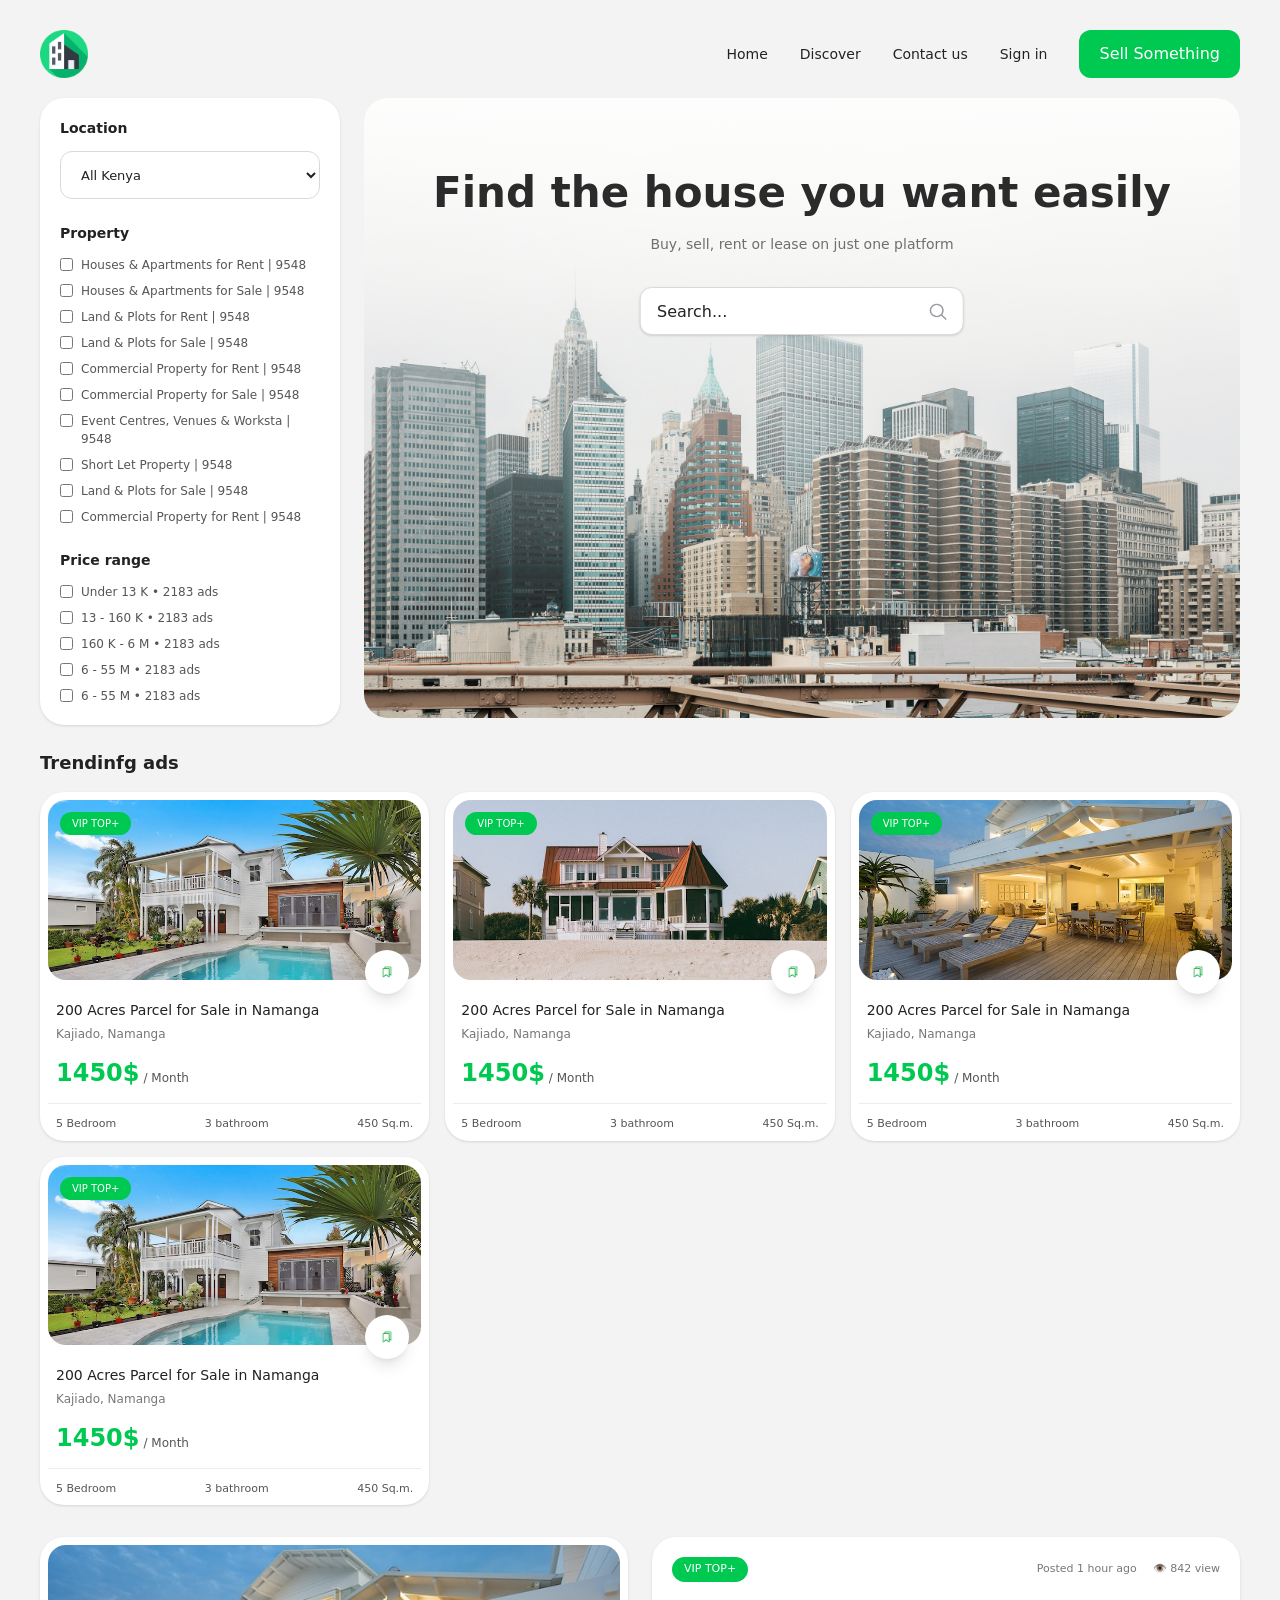
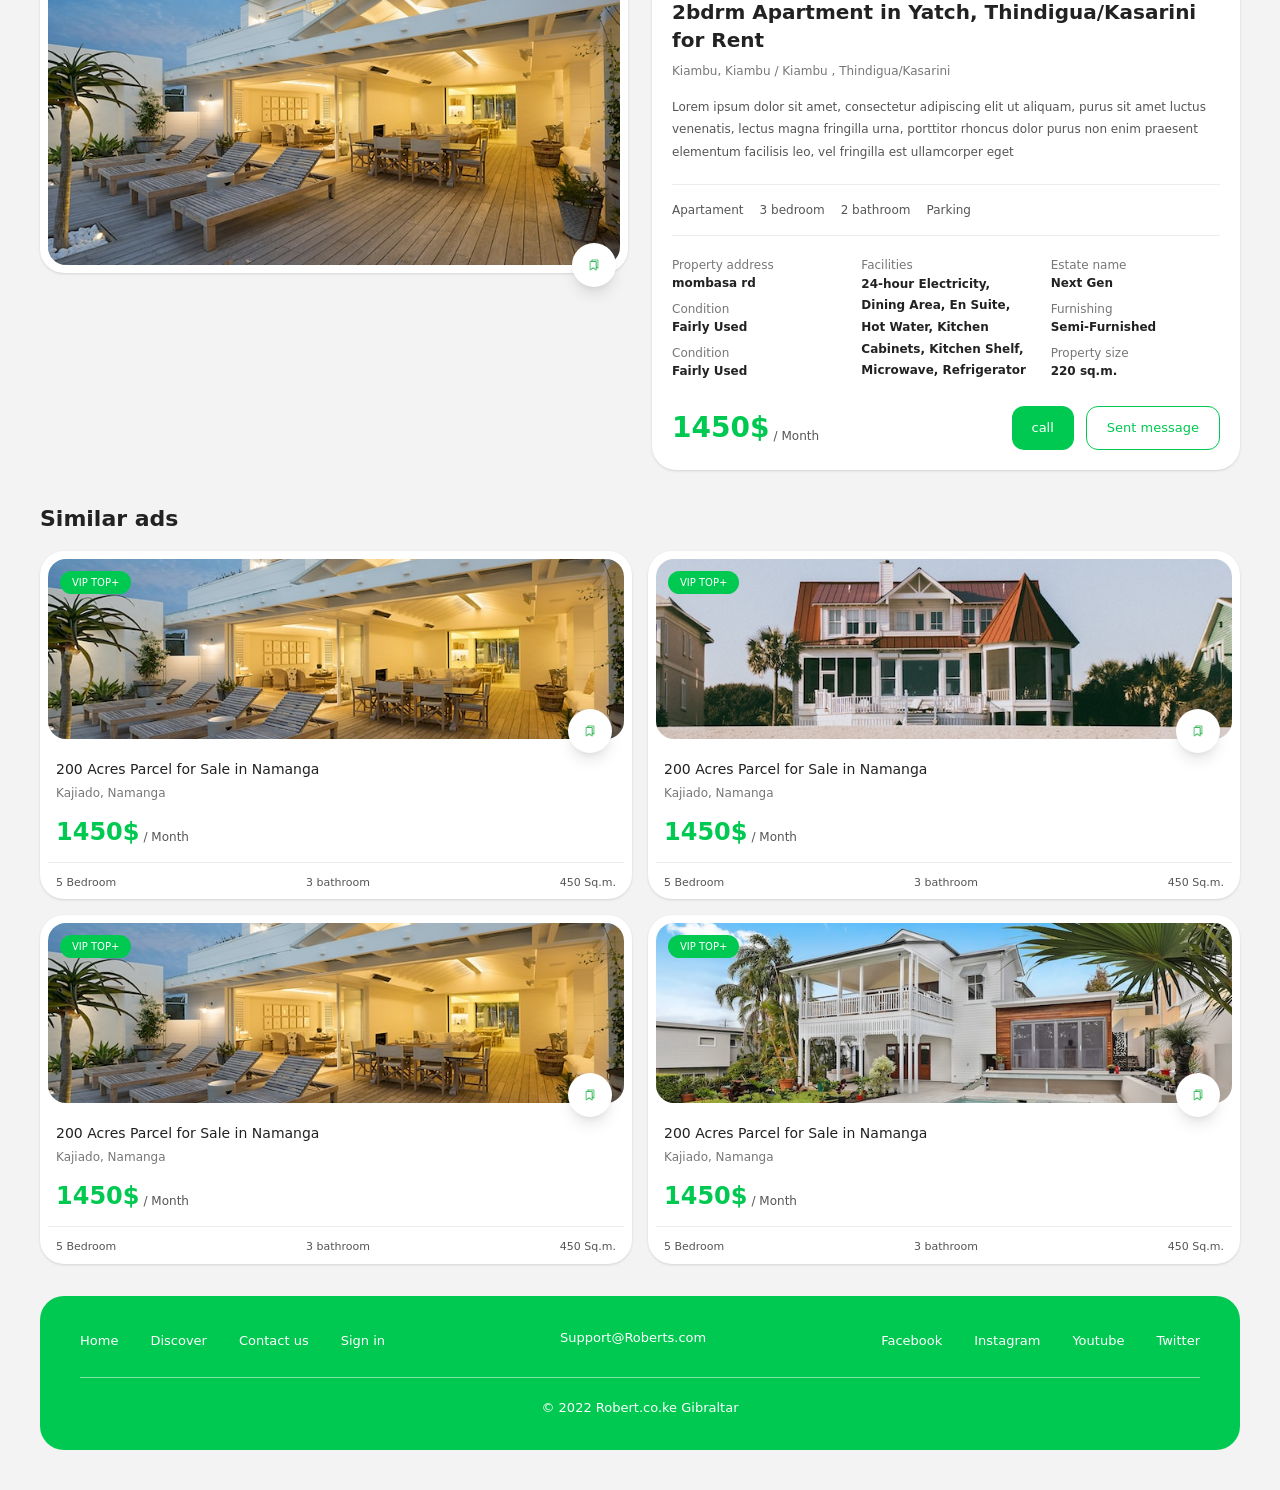
==== commit 7456fe9d: "add google meta tags" ====
--- a/index.html
+++ b/index.html
@@ -3,21 +3,16 @@
   <head>
     <meta charset="UTF-8" />
     <meta name="viewport" content="width=device-width, initial-scale=1.0" />
-
     <title>Find Homes for Rent and Sale</title>
-
     <meta
       name="description"
       content="Buy, sell, rent or lease properties easily on one platform."
     />
-
     <meta name="robots" content="index,follow" />
-
     <meta
       name="google-site-verification"
       content="CXtPqZHnyqR2oAkqWcA-MkzSj9Aci5FNeaKXEIg0ZXs"
     />
-
     <meta property="og:url" content="https://slldze.github.io/lesson-12-/" />
     <meta property="og:type" content="website" />
     <meta property="og:title" content="Find Homes for Rent and Sale" />
--- a/css/final.css
+++ b/css/final.css
@@ -1,4 +1,5 @@
 /*! tailwindcss v4.2.2 | MIT License | https://tailwindcss.com */
+@layer properties;
 @layer theme, base, components, utilities;
 @layer theme {
   :root, :host {
@@ -6,6 +7,19 @@
       "Segoe UI Emoji", "Segoe UI Symbol", "Noto Color Emoji";
     --font-mono: ui-monospace, SFMono-Regular, Menlo, Monaco, Consolas, "Liberation Mono",
       "Courier New", monospace;
+    --color-green-50: oklch(98.2% 0.018 155.826);
+    --color-green-500: oklch(72.3% 0.219 149.579);
+    --color-gray-200: oklch(92.8% 0.006 264.531);
+    --color-gray-300: oklch(87.2% 0.01 258.338);
+    --color-gray-500: oklch(55.1% 0.027 264.364);
+    --color-white: #fff;
+    --spacing: 0.25rem;
+    --text-sm: 0.875rem;
+    --text-sm--line-height: calc(1.25 / 0.875);
+    --font-weight-medium: 500;
+    --font-weight-semibold: 600;
+    --default-transition-duration: 150ms;
+    --default-transition-timing-function: cubic-bezier(0.4, 0, 0.2, 1);
     --default-font-family: var(--font-sans);
     --default-mono-font-family: var(--font-mono);
   }
@@ -158,4 +172,1496 @@
     display: none !important;
   }
 }
-@layer utilities;
+@layer utilities {
+  .absolute {
+    position: absolute;
+  }
+  .fixed {
+    position: fixed;
+  }
+  .relative {
+    position: relative;
+  }
+  .inset-0 {
+    inset: calc(var(--spacing) * 0);
+  }
+  .top-1\/2 {
+    top: calc(1 / 2 * 100%);
+  }
+  .top-3 {
+    top: calc(var(--spacing) * 3);
+  }
+  .top-8 {
+    top: calc(var(--spacing) * 8);
+  }
+  .right-0 {
+    right: calc(var(--spacing) * 0);
+  }
+  .right-0\.5 {
+    right: calc(var(--spacing) * 0.5);
+  }
+  .right-3 {
+    right: calc(var(--spacing) * 3);
+  }
+  .right-4 {
+    right: calc(var(--spacing) * 4);
+  }
+  .right-6 {
+    right: calc(var(--spacing) * 6);
+  }
+  .bottom-0 {
+    bottom: calc(var(--spacing) * 0);
+  }
+  .bottom-3 {
+    bottom: calc(var(--spacing) * 3);
+  }
+  .bottom-\[-12px\] {
+    bottom: -12px;
+  }
+  .bottom-\[-14px\] {
+    bottom: -14px;
+  }
+  .left-0 {
+    left: calc(var(--spacing) * 0);
+  }
+  .left-1\/2 {
+    left: calc(1 / 2 * 100%);
+  }
+  .left-3 {
+    left: calc(var(--spacing) * 3);
+  }
+  .z-10 {
+    z-index: 10;
+  }
+  .z-50 {
+    z-index: 50;
+  }
+  .order-1 {
+    order: 1;
+  }
+  .order-2 {
+    order: 2;
+  }
+  .container {
+    width: 100%;
+    @media (width >= 40rem) {
+      max-width: 40rem;
+    }
+    @media (width >= 48rem) {
+      max-width: 48rem;
+    }
+    @media (width >= 64rem) {
+      max-width: 64rem;
+    }
+    @media (width >= 80rem) {
+      max-width: 80rem;
+    }
+    @media (width >= 96rem) {
+      max-width: 96rem;
+    }
+  }
+  .mx-auto {
+    margin-inline: auto;
+  }
+  .-mt-10 {
+    margin-top: calc(var(--spacing) * -10);
+  }
+  .mt-1 {
+    margin-top: calc(var(--spacing) * 1);
+  }
+  .mt-2 {
+    margin-top: calc(var(--spacing) * 2);
+  }
+  .mt-3 {
+    margin-top: calc(var(--spacing) * 3);
+  }
+  .mt-4 {
+    margin-top: calc(var(--spacing) * 4);
+  }
+  .mt-5 {
+    margin-top: calc(var(--spacing) * 5);
+  }
+  .mt-6 {
+    margin-top: calc(var(--spacing) * 6);
+  }
+  .mt-8 {
+    margin-top: calc(var(--spacing) * 8);
+  }
+  .mt-\[2px\] {
+    margin-top: 2px;
+  }
+  .mr-\[2px\] {
+    margin-right: 2px;
+  }
+  .mr-\[4px\] {
+    margin-right: 4px;
+  }
+  .mr-\[10\%\] {
+    margin-right: 10%;
+  }
+  .mr-\[20px\] {
+    margin-right: 20px;
+  }
+  .mr-\[50px\] {
+    margin-right: 50px;
+  }
+  .mr-\[70px\] {
+    margin-right: 70px;
+  }
+  .mb-3 {
+    margin-bottom: calc(var(--spacing) * 3);
+  }
+  .mb-4 {
+    margin-bottom: calc(var(--spacing) * 4);
+  }
+  .mb-6 {
+    margin-bottom: calc(var(--spacing) * 6);
+  }
+  .ml-\[10px\] {
+    margin-left: 10px;
+  }
+  .block {
+    display: block;
+  }
+  .flex {
+    display: flex;
+  }
+  .grid {
+    display: grid;
+  }
+  .hidden {
+    display: none;
+  }
+  .h-5 {
+    height: calc(var(--spacing) * 5);
+  }
+  .h-6 {
+    height: calc(var(--spacing) * 6);
+  }
+  .h-7 {
+    height: calc(var(--spacing) * 7);
+  }
+  .h-8 {
+    height: calc(var(--spacing) * 8);
+  }
+  .h-10 {
+    height: calc(var(--spacing) * 10);
+  }
+  .h-11 {
+    height: calc(var(--spacing) * 11);
+  }
+  .h-12 {
+    height: calc(var(--spacing) * 12);
+  }
+  .h-\[44px\] {
+    height: 44px;
+  }
+  .h-\[48px\] {
+    height: 48px;
+  }
+  .h-\[52px\] {
+    height: 52px;
+  }
+  .h-\[72px\] {
+    height: 72px;
+  }
+  .h-\[180px\] {
+    height: 180px;
+  }
+  .h-\[220px\] {
+    height: 220px;
+  }
+  .h-\[345px\] {
+    height: 345px;
+  }
+  .h-\[420px\] {
+    height: 420px;
+  }
+  .h-\[435px\] {
+    height: 435px;
+  }
+  .h-full {
+    height: 100%;
+  }
+  .w-0 {
+    width: calc(var(--spacing) * 0);
+  }
+  .w-5 {
+    width: calc(var(--spacing) * 5);
+  }
+  .w-6 {
+    width: calc(var(--spacing) * 6);
+  }
+  .w-7 {
+    width: calc(var(--spacing) * 7);
+  }
+  .w-8 {
+    width: calc(var(--spacing) * 8);
+  }
+  .w-10 {
+    width: calc(var(--spacing) * 10);
+  }
+  .w-12 {
+    width: calc(var(--spacing) * 12);
+  }
+  .w-\[44px\] {
+    width: 44px;
+  }
+  .w-\[48px\] {
+    width: 48px;
+  }
+  .w-\[52px\] {
+    width: 52px;
+  }
+  .w-\[72px\] {
+    width: 72px;
+  }
+  .w-\[85\%\] {
+    width: 85%;
+  }
+  .w-\[324px\] {
+    width: 324px;
+  }
+  .w-\[335px\] {
+    width: 335px;
+  }
+  .w-full {
+    width: 100%;
+  }
+  .max-w-\[320px\] {
+    max-width: 320px;
+  }
+  .max-w-\[430px\] {
+    max-width: 430px;
+  }
+  .max-w-\[768px\] {
+    max-width: 768px;
+  }
+  .max-w-\[1440px\] {
+    max-width: 1440px;
+  }
+  .flex-1 {
+    flex: 1;
+  }
+  .shrink-0 {
+    flex-shrink: 0;
+  }
+  .-translate-x-1\/2 {
+    --tw-translate-x: calc(calc(1 / 2 * 100%) * -1);
+    translate: var(--tw-translate-x) var(--tw-translate-y);
+  }
+  .-translate-y-1\/2 {
+    --tw-translate-y: calc(calc(1 / 2 * 100%) * -1);
+    translate: var(--tw-translate-x) var(--tw-translate-y);
+  }
+  .grid-cols-1 {
+    grid-template-columns: repeat(1, minmax(0, 1fr));
+  }
+  .grid-cols-2 {
+    grid-template-columns: repeat(2, minmax(0, 1fr));
+  }
+  .flex-col {
+    flex-direction: column;
+  }
+  .flex-wrap {
+    flex-wrap: wrap;
+  }
+  .place-content-center {
+    place-content: center;
+  }
+  .items-center {
+    align-items: center;
+  }
+  .items-end {
+    align-items: flex-end;
+  }
+  .items-start {
+    align-items: flex-start;
+  }
+  .justify-around {
+    justify-content: space-around;
+  }
+  .justify-between {
+    justify-content: space-between;
+  }
+  .justify-center {
+    justify-content: center;
+  }
+  .gap-1 {
+    gap: calc(var(--spacing) * 1);
+  }
+  .gap-2 {
+    gap: calc(var(--spacing) * 2);
+  }
+  .gap-3 {
+    gap: calc(var(--spacing) * 3);
+  }
+  .gap-4 {
+    gap: calc(var(--spacing) * 4);
+  }
+  .gap-5 {
+    gap: calc(var(--spacing) * 5);
+  }
+  .gap-6 {
+    gap: calc(var(--spacing) * 6);
+  }
+  .gap-8 {
+    gap: calc(var(--spacing) * 8);
+  }
+  .space-y-2 {
+    :where(& > :not(:last-child)) {
+      --tw-space-y-reverse: 0;
+      margin-block-start: calc(calc(var(--spacing) * 2) * var(--tw-space-y-reverse));
+      margin-block-end: calc(calc(var(--spacing) * 2) * calc(1 - var(--tw-space-y-reverse)));
+    }
+  }
+  .gap-x-10 {
+    column-gap: calc(var(--spacing) * 10);
+  }
+  .gap-y-4 {
+    row-gap: calc(var(--spacing) * 4);
+  }
+  .gap-y-5 {
+    row-gap: calc(var(--spacing) * 5);
+  }
+  .overflow-hidden {
+    overflow: hidden;
+  }
+  .rounded-\[12px\] {
+    border-radius: 12px;
+  }
+  .rounded-\[14px\] {
+    border-radius: 14px;
+  }
+  .rounded-\[18px\] {
+    border-radius: 18px;
+  }
+  .rounded-\[24px\] {
+    border-radius: 24px;
+  }
+  .rounded-full {
+    border-radius: calc(infinity * 1px);
+  }
+  .rounded-t-\[28px\] {
+    border-top-left-radius: 28px;
+    border-top-right-radius: 28px;
+  }
+  .border {
+    border-style: var(--tw-border-style);
+    border-width: 1px;
+  }
+  .border-y {
+    border-block-style: var(--tw-border-style);
+    border-block-width: 1px;
+  }
+  .border-t {
+    border-top-style: var(--tw-border-style);
+    border-top-width: 1px;
+  }
+  .border-b-2 {
+    border-bottom-style: var(--tw-border-style);
+    border-bottom-width: 2px;
+  }
+  .border-\[\#d9d9d9\] {
+    border-color: #d9d9d9;
+  }
+  .border-\[\#eaeaea\] {
+    border-color: #eaeaea;
+  }
+  .border-\[\#ececec\] {
+    border-color: #ececec;
+  }
+  .border-gray-300 {
+    border-color: var(--color-gray-300);
+  }
+  .border-green-500 {
+    border-color: var(--color-green-500);
+  }
+  .border-transparent {
+    border-color: transparent;
+  }
+  .border-white\/40 {
+    border-color: color-mix(in srgb, #fff 40%, transparent);
+    @supports (color: color-mix(in lab, red, red)) {
+      border-color: color-mix(in oklab, var(--color-white) 40%, transparent);
+    }
+  }
+  .border-white\/50 {
+    border-color: color-mix(in srgb, #fff 50%, transparent);
+    @supports (color: color-mix(in lab, red, red)) {
+      border-color: color-mix(in oklab, var(--color-white) 50%, transparent);
+    }
+  }
+  .bg-\[\#29b24e\] {
+    background-color: #29b24e;
+  }
+  .bg-\[\#e8e8e8\] {
+    background-color: #e8e8e8;
+  }
+  .bg-\[\#f3f3f3\] {
+    background-color: #f3f3f3;
+  }
+  .bg-\[\#f8f8f8\] {
+    background-color: #f8f8f8;
+  }
+  .bg-gray-200 {
+    background-color: var(--color-gray-200);
+  }
+  .bg-green-500 {
+    background-color: var(--color-green-500);
+  }
+  .bg-white {
+    background-color: var(--color-white);
+  }
+  .bg-gradient-to-b {
+    --tw-gradient-position: to bottom in oklab;
+    background-image: linear-gradient(var(--tw-gradient-stops));
+  }
+  .from-white\/90 {
+    --tw-gradient-from: color-mix(in srgb, #fff 90%, transparent);
+    @supports (color: color-mix(in lab, red, red)) {
+      --tw-gradient-from: color-mix(in oklab, var(--color-white) 90%, transparent);
+    }
+    --tw-gradient-stops: var(--tw-gradient-via-stops, var(--tw-gradient-position), var(--tw-gradient-from) var(--tw-gradient-from-position), var(--tw-gradient-to) var(--tw-gradient-to-position));
+  }
+  .via-white\/40 {
+    --tw-gradient-via: color-mix(in srgb, #fff 40%, transparent);
+    @supports (color: color-mix(in lab, red, red)) {
+      --tw-gradient-via: color-mix(in oklab, var(--color-white) 40%, transparent);
+    }
+    --tw-gradient-via-stops: var(--tw-gradient-position), var(--tw-gradient-from) var(--tw-gradient-from-position), var(--tw-gradient-via) var(--tw-gradient-via-position), var(--tw-gradient-to) var(--tw-gradient-to-position);
+    --tw-gradient-stops: var(--tw-gradient-via-stops);
+  }
+  .to-transparent {
+    --tw-gradient-to: transparent;
+    --tw-gradient-stops: var(--tw-gradient-via-stops, var(--tw-gradient-position), var(--tw-gradient-from) var(--tw-gradient-from-position), var(--tw-gradient-to) var(--tw-gradient-to-position));
+  }
+  .object-contain {
+    object-fit: contain;
+  }
+  .object-cover {
+    object-fit: cover;
+  }
+  .p-2 {
+    padding: calc(var(--spacing) * 2);
+  }
+  .p-3 {
+    padding: calc(var(--spacing) * 3);
+  }
+  .p-5 {
+    padding: calc(var(--spacing) * 5);
+  }
+  .p-6 {
+    padding: calc(var(--spacing) * 6);
+  }
+  .p-\[20px\] {
+    padding: 20px;
+  }
+  .p-\[50px\] {
+    padding: 50px;
+  }
+  .px-2 {
+    padding-inline: calc(var(--spacing) * 2);
+  }
+  .px-3 {
+    padding-inline: calc(var(--spacing) * 3);
+  }
+  .px-4 {
+    padding-inline: calc(var(--spacing) * 4);
+  }
+  .px-5 {
+    padding-inline: calc(var(--spacing) * 5);
+  }
+  .px-6 {
+    padding-inline: calc(var(--spacing) * 6);
+  }
+  .px-8 {
+    padding-inline: calc(var(--spacing) * 8);
+  }
+  .px-\[20px\] {
+    padding-inline: 20px;
+  }
+  .py-1 {
+    padding-block: calc(var(--spacing) * 1);
+  }
+  .py-2 {
+    padding-block: calc(var(--spacing) * 2);
+  }
+  .py-3 {
+    padding-block: calc(var(--spacing) * 3);
+  }
+  .py-4 {
+    padding-block: calc(var(--spacing) * 4);
+  }
+  .py-8 {
+    padding-block: calc(var(--spacing) * 8);
+  }
+  .pt-3 {
+    padding-top: calc(var(--spacing) * 3);
+  }
+  .pt-4 {
+    padding-top: calc(var(--spacing) * 4);
+  }
+  .pt-5 {
+    padding-top: calc(var(--spacing) * 5);
+  }
+  .pt-6 {
+    padding-top: calc(var(--spacing) * 6);
+  }
+  .pt-8 {
+    padding-top: calc(var(--spacing) * 8);
+  }
+  .pt-\[20px\] {
+    padding-top: 20px;
+  }
+  .pt-\[28px\] {
+    padding-top: 28px;
+  }
+  .pt-\[30px\] {
+    padding-top: 30px;
+  }
+  .pt-\[38px\] {
+    padding-top: 38px;
+  }
+  .pr-10 {
+    padding-right: calc(var(--spacing) * 10);
+  }
+  .pr-12 {
+    padding-right: calc(var(--spacing) * 12);
+  }
+  .pr-\[10px\] {
+    padding-right: 10px;
+  }
+  .pr-\[20px\] {
+    padding-right: 20px;
+  }
+  .pr-\[30px\] {
+    padding-right: 30px;
+  }
+  .pb-1 {
+    padding-bottom: calc(var(--spacing) * 1);
+  }
+  .pb-5 {
+    padding-bottom: calc(var(--spacing) * 5);
+  }
+  .pb-7 {
+    padding-bottom: calc(var(--spacing) * 7);
+  }
+  .pb-10 {
+    padding-bottom: calc(var(--spacing) * 10);
+  }
+  .pb-\[20p\] {
+    padding-bottom: 20p;
+  }
+  .pb-\[20px\] {
+    padding-bottom: 20px;
+  }
+  .pb-\[28px\] {
+    padding-bottom: 28px;
+  }
+  .pb-\[110px\] {
+    padding-bottom: 110px;
+  }
+  .pb-\[150px\] {
+    padding-bottom: 150px;
+  }
+  .pl-0\.5 {
+    padding-left: calc(var(--spacing) * 0.5);
+  }
+  .pl-1\.5 {
+    padding-left: calc(var(--spacing) * 1.5);
+  }
+  .pl-4 {
+    padding-left: calc(var(--spacing) * 4);
+  }
+  .pl-\[20px\] {
+    padding-left: 20px;
+  }
+  .pl-\[30px\] {
+    padding-left: 30px;
+  }
+  .text-center {
+    text-align: center;
+  }
+  .text-right {
+    text-align: right;
+  }
+  .font-\[\'Poppins\'\] {
+    font-family: 'Poppins';
+  }
+  .text-sm {
+    font-size: var(--text-sm);
+    line-height: var(--tw-leading, var(--text-sm--line-height));
+  }
+  .text-\[10px\] {
+    font-size: 10px;
+  }
+  .text-\[11px\] {
+    font-size: 11px;
+  }
+  .text-\[12px\] {
+    font-size: 12px;
+  }
+  .text-\[13px\] {
+    font-size: 13px;
+  }
+  .text-\[14px\] {
+    font-size: 14px;
+  }
+  .text-\[18px\] {
+    font-size: 18px;
+  }
+  .text-\[20px\] {
+    font-size: 20px;
+  }
+  .text-\[22px\] {
+    font-size: 22px;
+  }
+  .text-\[24px\] {
+    font-size: 24px;
+  }
+  .text-\[28px\] {
+    font-size: 28px;
+  }
+  .text-\[32px\] {
+    font-size: 32px;
+  }
+  .leading-\[1\.2\] {
+    --tw-leading: 1.2;
+    line-height: 1.2;
+  }
+  .leading-\[1\.4\] {
+    --tw-leading: 1.4;
+    line-height: 1.4;
+  }
+  .leading-\[1\.8\] {
+    --tw-leading: 1.8;
+    line-height: 1.8;
+  }
+  .leading-\[1\.9\] {
+    --tw-leading: 1.9;
+    line-height: 1.9;
+  }
+  .leading-none {
+    --tw-leading: 1;
+    line-height: 1;
+  }
+  .font-medium {
+    --tw-font-weight: var(--font-weight-medium);
+    font-weight: var(--font-weight-medium);
+  }
+  .font-semibold {
+    --tw-font-weight: var(--font-weight-semibold);
+    font-weight: var(--font-weight-semibold);
+  }
+  .text-\[\#000000E5\] {
+    color: #000000E5;
+  }
+  .text-\[\#2b2b2b\] {
+    color: #2b2b2b;
+  }
+  .text-\[\#6f6f6f\] {
+    color: #6f6f6f;
+  }
+  .text-\[\#29b24e\] {
+    color: #29b24e;
+  }
+  .text-\[\#222\] {
+    color: #222;
+  }
+  .text-\[\#777\] {
+    color: #777;
+  }
+  .text-\[\#222222\] {
+    color: #222222;
+  }
+  .text-\[\#444444\] {
+    color: #444444;
+  }
+  .text-\[\#555555\] {
+    color: #555555;
+  }
+  .text-\[\#666666\] {
+    color: #666666;
+  }
+  .text-\[\#777777\] {
+    color: #777777;
+  }
+  .text-\[\#999999\] {
+    color: #999999;
+  }
+  .text-gray-500 {
+    color: var(--color-gray-500);
+  }
+  .text-green-500 {
+    color: var(--color-green-500);
+  }
+  .text-white {
+    color: var(--color-white);
+  }
+  .shadow-\[0_-4px_20px_rgba\(0\,0\,0\,0\.08\)\] {
+    --tw-shadow: 0 -4px 20px var(--tw-shadow-color, rgba(0,0,0,0.08));
+    box-shadow: var(--tw-inset-shadow), var(--tw-inset-ring-shadow), var(--tw-ring-offset-shadow), var(--tw-ring-shadow), var(--tw-shadow);
+  }
+  .shadow-lg {
+    --tw-shadow: 0 10px 15px -3px var(--tw-shadow-color, rgb(0 0 0 / 0.1)), 0 4px 6px -4px var(--tw-shadow-color, rgb(0 0 0 / 0.1));
+    box-shadow: var(--tw-inset-shadow), var(--tw-inset-ring-shadow), var(--tw-ring-offset-shadow), var(--tw-ring-shadow), var(--tw-shadow);
+  }
+  .shadow-md {
+    --tw-shadow: 0 4px 6px -1px var(--tw-shadow-color, rgb(0 0 0 / 0.1)), 0 2px 4px -2px var(--tw-shadow-color, rgb(0 0 0 / 0.1));
+    box-shadow: var(--tw-inset-shadow), var(--tw-inset-ring-shadow), var(--tw-ring-offset-shadow), var(--tw-ring-shadow), var(--tw-shadow);
+  }
+  .shadow-sm {
+    --tw-shadow: 0 1px 3px 0 var(--tw-shadow-color, rgb(0 0 0 / 0.1)), 0 1px 2px -1px var(--tw-shadow-color, rgb(0 0 0 / 0.1));
+    box-shadow: var(--tw-inset-shadow), var(--tw-inset-ring-shadow), var(--tw-ring-offset-shadow), var(--tw-ring-shadow), var(--tw-shadow);
+  }
+  .transition {
+    transition-property: color, background-color, border-color, outline-color, text-decoration-color, fill, stroke, --tw-gradient-from, --tw-gradient-via, --tw-gradient-to, opacity, box-shadow, transform, translate, scale, rotate, filter, -webkit-backdrop-filter, backdrop-filter, display, content-visibility, overlay, pointer-events;
+    transition-timing-function: var(--tw-ease, var(--default-transition-timing-function));
+    transition-duration: var(--tw-duration, var(--default-transition-duration));
+  }
+  .transition-all {
+    transition-property: all;
+    transition-timing-function: var(--tw-ease, var(--default-transition-timing-function));
+    transition-duration: var(--tw-duration, var(--default-transition-duration));
+  }
+  .duration-300 {
+    --tw-duration: 300ms;
+    transition-duration: 300ms;
+  }
+  .outline-none {
+    --tw-outline-style: none;
+    outline-style: none;
+  }
+  .group-focus-within\:w-\[180px\] {
+    &:is(:where(.group):focus-within *) {
+      width: 180px;
+    }
+  }
+  .group-focus-within\:w-\[190px\] {
+    &:is(:where(.group):focus-within *) {
+      width: 190px;
+    }
+  }
+  .group-hover\:w-\[180px\] {
+    &:is(:where(.group):hover *) {
+      @media (hover: hover) {
+        width: 180px;
+      }
+    }
+  }
+  .group-hover\:w-\[190px\] {
+    &:is(:where(.group):hover *) {
+      @media (hover: hover) {
+        width: 190px;
+      }
+    }
+  }
+  .hover\:-translate-y-1 {
+    &:hover {
+      @media (hover: hover) {
+        --tw-translate-y: calc(var(--spacing) * -1);
+        translate: var(--tw-translate-x) var(--tw-translate-y);
+      }
+    }
+  }
+  .hover\:border-\[\#29b24e\] {
+    &:hover {
+      @media (hover: hover) {
+        border-color: #29b24e;
+      }
+    }
+  }
+  .hover\:border-green-500 {
+    &:hover {
+      @media (hover: hover) {
+        border-color: var(--color-green-500);
+      }
+    }
+  }
+  .hover\:border-white {
+    &:hover {
+      @media (hover: hover) {
+        border-color: var(--color-white);
+      }
+    }
+  }
+  .hover\:border-b-green-500 {
+    &:hover {
+      @media (hover: hover) {
+        border-bottom-color: var(--color-green-500);
+      }
+    }
+  }
+  .hover\:bg-green-50 {
+    &:hover {
+      @media (hover: hover) {
+        background-color: var(--color-green-50);
+      }
+    }
+  }
+  .hover\:opacity-90 {
+    &:hover {
+      @media (hover: hover) {
+        opacity: 90%;
+      }
+    }
+  }
+  .hover\:shadow-lg {
+    &:hover {
+      @media (hover: hover) {
+        --tw-shadow: 0 10px 15px -3px var(--tw-shadow-color, rgb(0 0 0 / 0.1)), 0 4px 6px -4px var(--tw-shadow-color, rgb(0 0 0 / 0.1));
+        box-shadow: var(--tw-inset-shadow), var(--tw-inset-ring-shadow), var(--tw-ring-offset-shadow), var(--tw-ring-shadow), var(--tw-shadow);
+      }
+    }
+  }
+  .hover\:shadow-md {
+    &:hover {
+      @media (hover: hover) {
+        --tw-shadow: 0 4px 6px -1px var(--tw-shadow-color, rgb(0 0 0 / 0.1)), 0 2px 4px -2px var(--tw-shadow-color, rgb(0 0 0 / 0.1));
+        box-shadow: var(--tw-inset-shadow), var(--tw-inset-ring-shadow), var(--tw-ring-offset-shadow), var(--tw-ring-shadow), var(--tw-shadow);
+      }
+    }
+  }
+  .max-\[768px\]\:absolute {
+    @media (width < 768px) {
+      position: absolute;
+    }
+  }
+  .max-\[768px\]\:relative {
+    @media (width < 768px) {
+      position: relative;
+    }
+  }
+  .min-\[1024\]\:justify-around {
+    @media (width >= 1024) {
+      justify-content: space-around;
+    }
+  }
+  .min-\[1024\]\:justify-between {
+    @media (width >= 1024) {
+      justify-content: space-between;
+    }
+  }
+  .min-\[767px\]\:relative {
+    @media (width >= 767px) {
+      position: relative;
+    }
+  }
+  .min-\[768px\]\:absolute {
+    @media (width >= 768px) {
+      position: absolute;
+    }
+  }
+  .min-\[768px\]\:relative {
+    @media (width >= 768px) {
+      position: relative;
+    }
+  }
+  .min-\[768px\]\:block {
+    @media (width >= 768px) {
+      display: block;
+    }
+  }
+  .min-\[768px\]\:flex {
+    @media (width >= 768px) {
+      display: flex;
+    }
+  }
+  .min-\[768px\]\:hidden {
+    @media (width >= 768px) {
+      display: none;
+    }
+  }
+  .min-\[768px\]\:h-\[435px\] {
+    @media (width >= 768px) {
+      height: 435px;
+    }
+  }
+  .min-\[768px\]\:w-\[335px\] {
+    @media (width >= 768px) {
+      width: 335px;
+    }
+  }
+  .min-\[768px\]\:px-10 {
+    @media (width >= 768px) {
+      padding-inline: calc(var(--spacing) * 10);
+    }
+  }
+  .min-\[768px\]\:px-\[40px\] {
+    @media (width >= 768px) {
+      padding-inline: 40px;
+    }
+  }
+  .min-\[769px\]\:absolute {
+    @media (width >= 769px) {
+      position: absolute;
+    }
+  }
+  .min-\[769px\]\:relative {
+    @media (width >= 769px) {
+      position: relative;
+    }
+  }
+  .min-\[769px\]\:static {
+    @media (width >= 769px) {
+      position: static;
+    }
+  }
+  .min-\[769px\]\:sticky {
+    @media (width >= 769px) {
+      position: sticky;
+    }
+  }
+  .min-\[769px\]\:top-5 {
+    @media (width >= 769px) {
+      top: calc(var(--spacing) * 5);
+    }
+  }
+  .min-\[769px\]\:top-\[70px\] {
+    @media (width >= 769px) {
+      top: 70px;
+    }
+  }
+  .min-\[769px\]\:bottom-0 {
+    @media (width >= 769px) {
+      bottom: calc(var(--spacing) * 0);
+    }
+  }
+  .min-\[769px\]\:left-0 {
+    @media (width >= 769px) {
+      left: calc(var(--spacing) * 0);
+    }
+  }
+  .min-\[769px\]\:order-1 {
+    @media (width >= 769px) {
+      order: 1;
+    }
+  }
+  .min-\[769px\]\:order-2 {
+    @media (width >= 769px) {
+      order: 2;
+    }
+  }
+  .min-\[769px\]\:mt-0 {
+    @media (width >= 769px) {
+      margin-top: calc(var(--spacing) * 0);
+    }
+  }
+  .min-\[769px\]\:mt-5 {
+    @media (width >= 769px) {
+      margin-top: calc(var(--spacing) * 5);
+    }
+  }
+  .min-\[769px\]\:mt-6 {
+    @media (width >= 769px) {
+      margin-top: calc(var(--spacing) * 6);
+    }
+  }
+  .min-\[769px\]\:mt-8 {
+    @media (width >= 769px) {
+      margin-top: calc(var(--spacing) * 8);
+    }
+  }
+  .min-\[769px\]\:block {
+    @media (width >= 769px) {
+      display: block;
+    }
+  }
+  .min-\[769px\]\:flex {
+    @media (width >= 769px) {
+      display: flex;
+    }
+  }
+  .min-\[769px\]\:grid {
+    @media (width >= 769px) {
+      display: grid;
+    }
+  }
+  .min-\[769px\]\:hidden {
+    @media (width >= 769px) {
+      display: none;
+    }
+  }
+  .min-\[769px\]\:h-\[260px\] {
+    @media (width >= 769px) {
+      height: 260px;
+    }
+  }
+  .min-\[769px\]\:h-\[320px\] {
+    @media (width >= 769px) {
+      height: 320px;
+    }
+  }
+  .min-\[769px\]\:h-\[435px\] {
+    @media (width >= 769px) {
+      height: 435px;
+    }
+  }
+  .min-\[769px\]\:h-\[560px\] {
+    @media (width >= 769px) {
+      height: 560px;
+    }
+  }
+  .min-\[769px\]\:h-\[620px\] {
+    @media (width >= 769px) {
+      height: 620px;
+    }
+  }
+  .min-\[769px\]\:w-\[260px\] {
+    @media (width >= 769px) {
+      width: 260px;
+    }
+  }
+  .min-\[769px\]\:w-\[375px\] {
+    @media (width >= 769px) {
+      width: 375px;
+    }
+  }
+  .min-\[769px\]\:w-full {
+    @media (width >= 769px) {
+      width: 100%;
+    }
+  }
+  .min-\[769px\]\:translate-x-0 {
+    @media (width >= 769px) {
+      --tw-translate-x: calc(var(--spacing) * 0);
+      translate: var(--tw-translate-x) var(--tw-translate-y);
+    }
+  }
+  .min-\[769px\]\:grid-cols-2 {
+    @media (width >= 769px) {
+      grid-template-columns: repeat(2, minmax(0, 1fr));
+    }
+  }
+  .min-\[769px\]\:grid-cols-3 {
+    @media (width >= 769px) {
+      grid-template-columns: repeat(3, minmax(0, 1fr));
+    }
+  }
+  .min-\[769px\]\:grid-cols-\[260px_1fr\] {
+    @media (width >= 769px) {
+      grid-template-columns: 260px 1fr;
+    }
+  }
+  .min-\[769px\]\:flex-row {
+    @media (width >= 769px) {
+      flex-direction: row;
+    }
+  }
+  .min-\[769px\]\:items-center {
+    @media (width >= 769px) {
+      align-items: center;
+    }
+  }
+  .min-\[769px\]\:items-start {
+    @media (width >= 769px) {
+      align-items: flex-start;
+    }
+  }
+  .min-\[769px\]\:justify-between {
+    @media (width >= 769px) {
+      justify-content: space-between;
+    }
+  }
+  .min-\[769px\]\:gap-5 {
+    @media (width >= 769px) {
+      gap: calc(var(--spacing) * 5);
+    }
+  }
+  .min-\[769px\]\:gap-6 {
+    @media (width >= 769px) {
+      gap: calc(var(--spacing) * 6);
+    }
+  }
+  .min-\[769px\]\:gap-8 {
+    @media (width >= 769px) {
+      gap: calc(var(--spacing) * 8);
+    }
+  }
+  .min-\[769px\]\:space-y-2 {
+    @media (width >= 769px) {
+      :where(& > :not(:last-child)) {
+        --tw-space-y-reverse: 0;
+        margin-block-start: calc(calc(var(--spacing) * 2) * var(--tw-space-y-reverse));
+        margin-block-end: calc(calc(var(--spacing) * 2) * calc(1 - var(--tw-space-y-reverse)));
+      }
+    }
+  }
+  .min-\[769px\]\:px-8 {
+    @media (width >= 769px) {
+      padding-inline: calc(var(--spacing) * 8);
+    }
+  }
+  .min-\[769px\]\:px-10 {
+    @media (width >= 769px) {
+      padding-inline: calc(var(--spacing) * 10);
+    }
+  }
+  .min-\[769px\]\:px-\[40px\] {
+    @media (width >= 769px) {
+      padding-inline: 40px;
+    }
+  }
+  .min-\[769px\]\:pt-5 {
+    @media (width >= 769px) {
+      padding-top: calc(var(--spacing) * 5);
+    }
+  }
+  .min-\[769px\]\:pt-8 {
+    @media (width >= 769px) {
+      padding-top: calc(var(--spacing) * 8);
+    }
+  }
+  .min-\[769px\]\:pb-10 {
+    @media (width >= 769px) {
+      padding-bottom: calc(var(--spacing) * 10);
+    }
+  }
+  .min-\[769px\]\:text-left {
+    @media (width >= 769px) {
+      text-align: left;
+    }
+  }
+  .min-\[769px\]\:text-\[12px\] {
+    @media (width >= 769px) {
+      font-size: 12px;
+    }
+  }
+  .min-\[769px\]\:text-\[13px\] {
+    @media (width >= 769px) {
+      font-size: 13px;
+    }
+  }
+  .min-\[769px\]\:text-\[14px\] {
+    @media (width >= 769px) {
+      font-size: 14px;
+    }
+  }
+  .min-\[769px\]\:text-\[16px\] {
+    @media (width >= 769px) {
+      font-size: 16px;
+    }
+  }
+  .min-\[769px\]\:text-\[38px\] {
+    @media (width >= 769px) {
+      font-size: 38px;
+    }
+  }
+  .min-\[769px\]\:text-\[42px\] {
+    @media (width >= 769px) {
+      font-size: 42px;
+    }
+  }
+  .min-\[1024px\]\:h-\[620px\] {
+    @media (width >= 1024px) {
+      height: 620px;
+    }
+  }
+  .min-\[1024px\]\:justify-around {
+    @media (width >= 1024px) {
+      justify-content: space-around;
+    }
+  }
+  .min-\[1025px\]\:w-\[290px\] {
+    @media (width >= 1025px) {
+      width: 290px;
+    }
+  }
+  .min-\[1025px\]\:grid-cols-3 {
+    @media (width >= 1025px) {
+      grid-template-columns: repeat(3, minmax(0, 1fr));
+    }
+  }
+  .min-\[1025px\]\:grid-cols-\[1fr_1fr\] {
+    @media (width >= 1025px) {
+      grid-template-columns: 1fr 1fr;
+    }
+  }
+  .min-\[1025px\]\:grid-cols-\[300px_1fr\] {
+    @media (width >= 1025px) {
+      grid-template-columns: 300px 1fr;
+    }
+  }
+  .min-\[1025px\]\:items-start {
+    @media (width >= 1025px) {
+      align-items: flex-start;
+    }
+  }
+  .min-\[1025px\]\:justify-around {
+    @media (width >= 1025px) {
+      justify-content: space-around;
+    }
+  }
+  .min-\[1025px\]\:justify-between {
+    @media (width >= 1025px) {
+      justify-content: space-between;
+    }
+  }
+  .min-\[1440px\]\:block {
+    @media (width >= 1440px) {
+      display: block;
+    }
+  }
+  .min-\[1440px\]\:h-\[460px\] {
+    @media (width >= 1440px) {
+      height: 460px;
+    }
+  }
+  .min-\[1440px\]\:h-\[620px\] {
+    @media (width >= 1440px) {
+      height: 620px;
+    }
+  }
+  .min-\[1440px\]\:grid-cols-4 {
+    @media (width >= 1440px) {
+      grid-template-columns: repeat(4, minmax(0, 1fr));
+    }
+  }
+  .min-\[1440px\]\:p-6 {
+    @media (width >= 1440px) {
+      padding: calc(var(--spacing) * 6);
+    }
+  }
+  .min-\[1440px\]\:px-12 {
+    @media (width >= 1440px) {
+      padding-inline: calc(var(--spacing) * 12);
+    }
+  }
+  .min-\[1440px\]\:px-\[60px\] {
+    @media (width >= 1440px) {
+      padding-inline: 60px;
+    }
+  }
+  .min-\[1440px\]\:text-\[16px\] {
+    @media (width >= 1440px) {
+      font-size: 16px;
+    }
+  }
+  .min-\[1440px\]\:text-\[24px\] {
+    @media (width >= 1440px) {
+      font-size: 24px;
+    }
+  }
+  .min-\[1440px\]\:text-\[48px\] {
+    @media (width >= 1440px) {
+      font-size: 48px;
+    }
+  }
+  .min-\[1441px\]\:px-\[60px\] {
+    @media (width >= 1441px) {
+      padding-inline: 60px;
+    }
+  }
+  .md\:flex {
+    @media (width >= 48rem) {
+      display: flex;
+    }
+  }
+  .\[\@media\(min-width-768px\)\]\:flex {
+    @media (min-width-768px) {
+      display: flex;
+    }
+  }
+  .\[\@media\(min-width\:768px\)\]\:flex {
+    @media (min-width:768px) {
+      display: flex;
+    }
+  }
+  .\[\@media\(min-width\:769px\)\]\:flex {
+    @media (min-width:769px) {
+      display: flex;
+    }
+  }
+  .\[\@media\(width\:768px\)\]\:flex {
+    @media (width:768px) {
+      display: flex;
+    }
+  }
+  .\[\@media\(width\=768px\)\]\:flex {
+    @media (width=768px) {
+      display: flex;
+    }
+  }
+}
+@property --tw-translate-x {
+  syntax: "*";
+  inherits: false;
+  initial-value: 0;
+}
+@property --tw-translate-y {
+  syntax: "*";
+  inherits: false;
+  initial-value: 0;
+}
+@property --tw-translate-z {
+  syntax: "*";
+  inherits: false;
+  initial-value: 0;
+}
+@property --tw-space-y-reverse {
+  syntax: "*";
+  inherits: false;
+  initial-value: 0;
+}
+@property --tw-border-style {
+  syntax: "*";
+  inherits: false;
+  initial-value: solid;
+}
+@property --tw-gradient-position {
+  syntax: "*";
+  inherits: false;
+}
+@property --tw-gradient-from {
+  syntax: "<color>";
+  inherits: false;
+  initial-value: #0000;
+}
+@property --tw-gradient-via {
+  syntax: "<color>";
+  inherits: false;
+  initial-value: #0000;
+}
+@property --tw-gradient-to {
+  syntax: "<color>";
+  inherits: false;
+  initial-value: #0000;
+}
+@property --tw-gradient-stops {
+  syntax: "*";
+  inherits: false;
+}
+@property --tw-gradient-via-stops {
+  syntax: "*";
+  inherits: false;
+}
+@property --tw-gradient-from-position {
+  syntax: "<length-percentage>";
+  inherits: false;
+  initial-value: 0%;
+}
+@property --tw-gradient-via-position {
+  syntax: "<length-percentage>";
+  inherits: false;
+  initial-value: 50%;
+}
+@property --tw-gradient-to-position {
+  syntax: "<length-percentage>";
+  inherits: false;
+  initial-value: 100%;
+}
+@property --tw-leading {
+  syntax: "*";
+  inherits: false;
+}
+@property --tw-font-weight {
+  syntax: "*";
+  inherits: false;
+}
+@property --tw-shadow {
+  syntax: "*";
+  inherits: false;
+  initial-value: 0 0 #0000;
+}
+@property --tw-shadow-color {
+  syntax: "*";
+  inherits: false;
+}
+@property --tw-shadow-alpha {
+  syntax: "<percentage>";
+  inherits: false;
+  initial-value: 100%;
+}
+@property --tw-inset-shadow {
+  syntax: "*";
+  inherits: false;
+  initial-value: 0 0 #0000;
+}
+@property --tw-inset-shadow-color {
+  syntax: "*";
+  inherits: false;
+}
+@property --tw-inset-shadow-alpha {
+  syntax: "<percentage>";
+  inherits: false;
+  initial-value: 100%;
+}
+@property --tw-ring-color {
+  syntax: "*";
+  inherits: false;
+}
+@property --tw-ring-shadow {
+  syntax: "*";
+  inherits: false;
+  initial-value: 0 0 #0000;
+}
+@property --tw-inset-ring-color {
+  syntax: "*";
+  inherits: false;
+}
+@property --tw-inset-ring-shadow {
+  syntax: "*";
+  inherits: false;
+  initial-value: 0 0 #0000;
+}
+@property --tw-ring-inset {
+  syntax: "*";
+  inherits: false;
+}
+@property --tw-ring-offset-width {
+  syntax: "<length>";
+  inherits: false;
+  initial-value: 0px;
+}
+@property --tw-ring-offset-color {
+  syntax: "*";
+  inherits: false;
+  initial-value: #fff;
+}
+@property --tw-ring-offset-shadow {
+  syntax: "*";
+  inherits: false;
+  initial-value: 0 0 #0000;
+}
+@property --tw-duration {
+  syntax: "*";
+  inherits: false;
+}
+@layer properties {
+  @supports ((-webkit-hyphens: none) and (not (margin-trim: inline))) or ((-moz-orient: inline) and (not (color:rgb(from red r g b)))) {
+    *, ::before, ::after, ::backdrop {
+      --tw-translate-x: 0;
+      --tw-translate-y: 0;
+      --tw-translate-z: 0;
+      --tw-space-y-reverse: 0;
+      --tw-border-style: solid;
+      --tw-gradient-position: initial;
+      --tw-gradient-from: #0000;
+      --tw-gradient-via: #0000;
+      --tw-gradient-to: #0000;
+      --tw-gradient-stops: initial;
+      --tw-gradient-via-stops: initial;
+      --tw-gradient-from-position: 0%;
+      --tw-gradient-via-position: 50%;
+      --tw-gradient-to-position: 100%;
+      --tw-leading: initial;
+      --tw-font-weight: initial;
+      --tw-shadow: 0 0 #0000;
+      --tw-shadow-color: initial;
+      --tw-shadow-alpha: 100%;
+      --tw-inset-shadow: 0 0 #0000;
+      --tw-inset-shadow-color: initial;
+      --tw-inset-shadow-alpha: 100%;
+      --tw-ring-color: initial;
+      --tw-ring-shadow: 0 0 #0000;
+      --tw-inset-ring-color: initial;
+      --tw-inset-ring-shadow: 0 0 #0000;
+      --tw-ring-inset: initial;
+      --tw-ring-offset-width: 0px;
+      --tw-ring-offset-color: #fff;
+      --tw-ring-offset-shadow: 0 0 #0000;
+      --tw-duration: initial;
+    }
+  }
+}
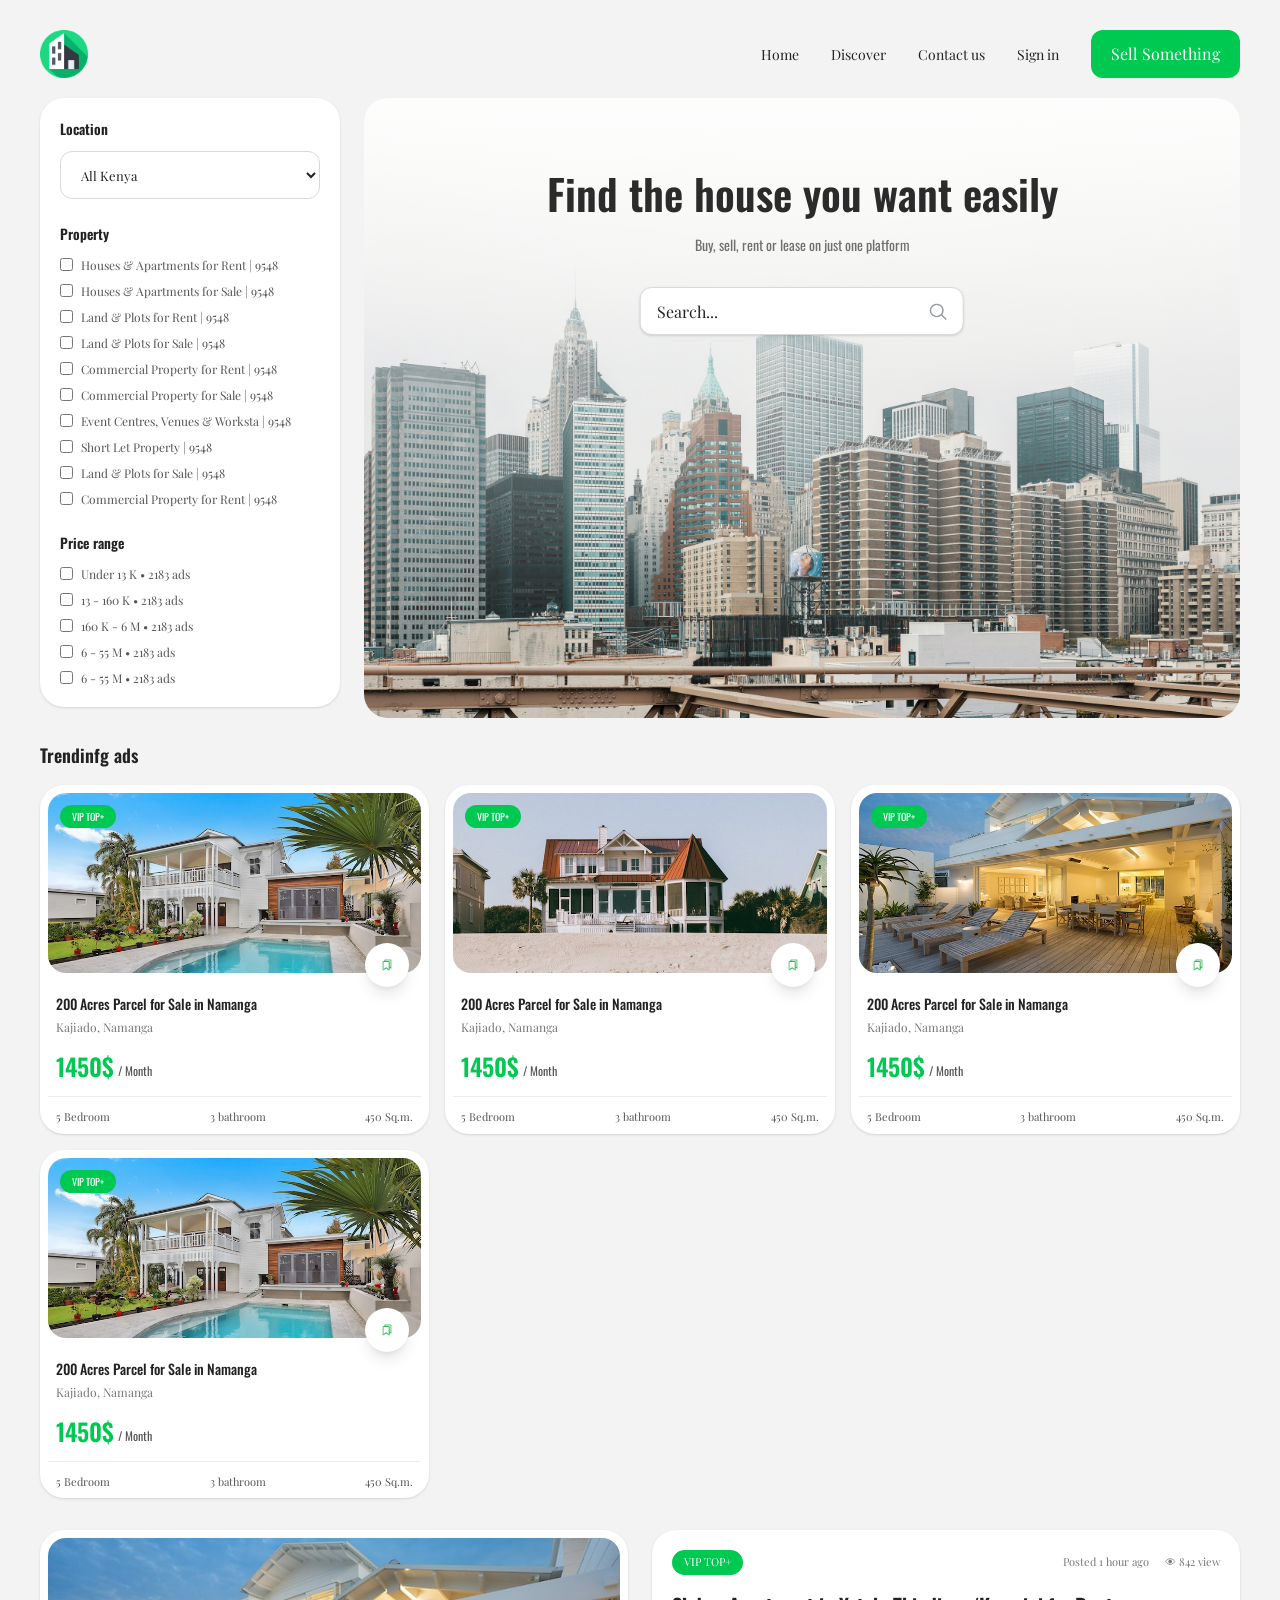
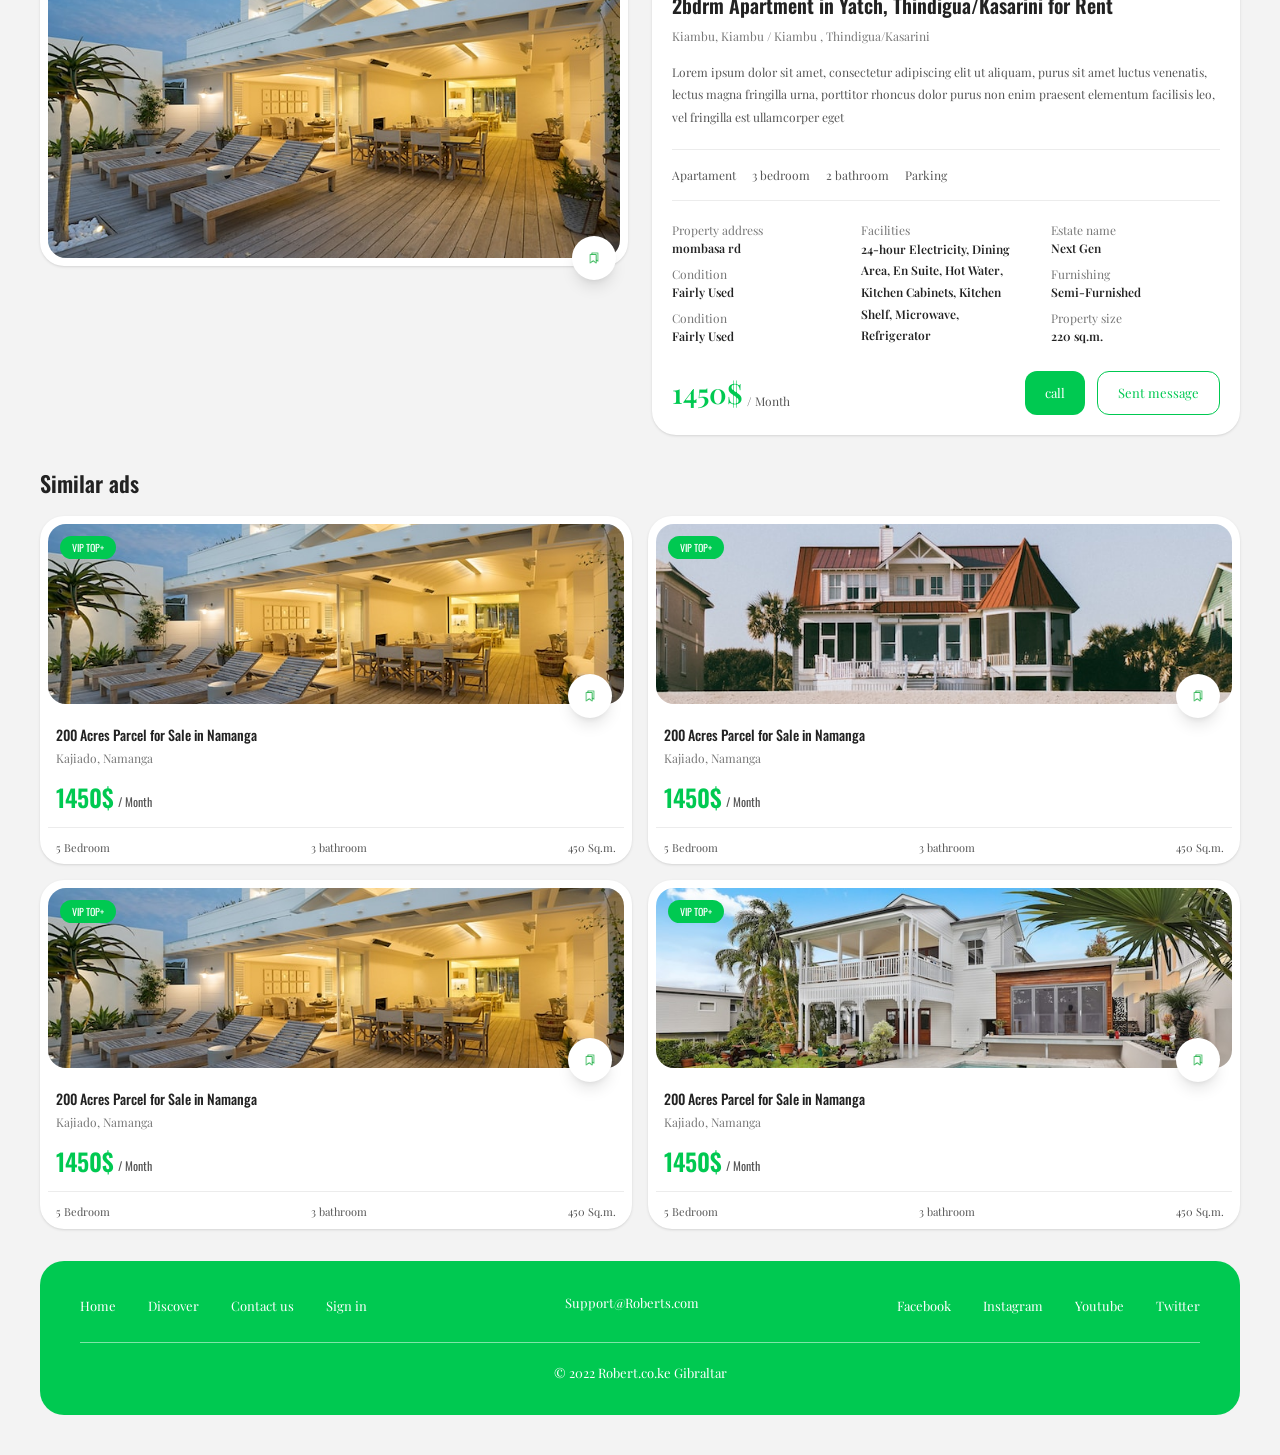
==== commit 1bc8b773: "add fonts (Oswald & Playfair Display)" ====
--- a/index.html
+++ b/index.html
@@ -3,17 +3,24 @@
   <head>
     <meta charset="UTF-8" />
     <meta name="viewport" content="width=device-width, initial-scale=1.0" />
+
     <title>Find Homes for Rent and Sale</title>
+
     <meta
       name="description"
       content="Buy, sell, rent or lease properties easily on one platform."
     />
     <meta name="robots" content="index,follow" />
+
     <meta
       name="google-site-verification"
       content="CXtPqZHnyqR2oAkqWcA-MkzSj9Aci5FNeaKXEIg0ZXs"
     />
-    <meta property="og:url" content="https://slldze.github.io/lesson-12-/" />
+
+    <meta
+      property="og:url"
+      content="https://slldze.github.io/Intermediate-task/"
+    />
     <meta property="og:type" content="website" />
     <meta property="og:title" content="Find Homes for Rent and Sale" />
     <meta
@@ -22,10 +29,30 @@
     />
     <meta
       property="og:image"
-      content="https://raw.githubusercontent.com/slldze/Intermediate-task/refs/heads/main/src/img/img.jpg"
+      content="https://slldze.github.io/Intermediate-task/src/img/img.jpg"
     />
 
+    <!-- Google Fonts -->
+    <link rel="preconnect" href="https://fonts.googleapis.com" />
+    <link rel="preconnect" href="https://fonts.gstatic.com" crossorigin />
+    <link
+      href="https://fonts.googleapis.com/css2?family=Oswald:wght@200..700&family=Playfair+Display:wght@400..900&display=swap"
+      rel="stylesheet"
+    />
     <link rel="stylesheet" href="css/final.css" />
+    <style>
+      body {
+        font-family: "Playfair Display", serif;
+      }
+      h1,
+      h2,
+      h3,
+      h4,
+      h5,
+      h6 {
+        font-family: "Oswald", sans-serif;
+      }
+    </style>
   </head>
   <body class="bg-[#f3f3f3] text-[#222222]">
     <header
@@ -38,7 +65,6 @@
           class="h-[48px] w-[48px] object-contain"
         />
       </a>
-
       <nav class="flex items-center">
         <ul class="hidden items-center gap-8 min-[769px]:flex">
           <li>
@@ -81,7 +107,6 @@
             </button>
           </li>
         </ul>
-
         <form class="group relative min-[769px]:hidden">
           <input
             type="text"
@@ -98,7 +123,6 @@
         </form>
       </nav>
     </header>
-
     <main
       class="mx-auto max-w-[1440px] px-5 pb-[150px] min-[769px]:px-10 min-[769px]:pb-10 min-[1440px]:px-[60px]"
     >
@@ -114,11 +138,9 @@
               alt="main img"
               class="absolute inset-0 h-full w-full object-cover"
             />
-
             <div
               class="absolute inset-0 bg-gradient-to-b from-white/90 via-white/40 to-transparent"
             ></div>
-
             <div
               class="absolute top-8 left-1/2 z-10 w-[85%] -translate-x-1/2 text-center min-[769px]:top-[70px]"
             >
@@ -127,13 +149,11 @@
               >
                 Find the house you want easily
               </h1>
-
               <h4
                 class="mt-4 text-[14px] text-[#6f6f6f] min-[769px]:text-[14px] min-[1440px]:text-[16px]"
               >
                 Buy, sell, rent or lease on just one platform
               </h4>
-
               <form class="hidden min-[769px]:mt-8 min-[769px]:block">
                 <div class="relative mx-auto w-[324px]">
                   <input
@@ -153,7 +173,6 @@
             </div>
           </div>
         </section>
-
         <aside
           class="order-2 rounded-[24px] bg-white p-5 shadow-sm min-[769px]:order-1"
         >
@@ -168,7 +187,6 @@
             <option value="nairobi">Nairobi</option>
             <option value="mombasa">Mombasa</option>
           </select>
-
           <h3 class="mb-3 text-[14px] font-semibold">Property</h3>
           <form class="space-y-2">
             <div class="flex items-start gap-2 text-[12px] text-[#555555]">
@@ -274,7 +292,6 @@
               >
             </div>
           </form>
-
           <h3 class="mt-6 mb-3 text-[14px] font-semibold">Price range</h3>
           <form class="space-y-2">
             <div class="flex items-start gap-2 text-[12px] text-[#555555]">
@@ -325,14 +342,12 @@
           </form>
         </aside>
       </section>
-
       <section class="mt-6">
         <h2 class="mb-4 text-[18px] font-semibold">Trendinfg ads</h2>
-
         <div
           class="grid grid-cols-1 gap-4 min-[769px]:grid-cols-2 min-[1025px]:grid-cols-3 min-[1440px]:grid-cols-4"
         >
-          <a href="detail.html" class="block">
+          <a href="details.html" class="block">
             <article
               class="rounded-[24px] bg-white p-2 shadow-sm transition hover:-translate-y-1 hover:shadow-md"
             >
@@ -372,8 +387,7 @@
               </div>
             </article>
           </a>
-
-          <a href="detail.html" class="block">
+          <a href="details.html" class="block">
             <article
               class="rounded-[24px] bg-white p-2 shadow-sm transition hover:-translate-y-1 hover:shadow-md"
             >
@@ -413,8 +427,7 @@
               </div>
             </article>
           </a>
-
-          <a href="detail.html" class="block">
+          <a href="details.html" class="block">
             <article
               class="rounded-[24px] bg-white p-2 shadow-sm transition hover:-translate-y-1 hover:shadow-md"
             >
@@ -454,8 +467,7 @@
               </div>
             </article>
           </a>
-
-          <a href="detail.html" class="block">
+          <a href="details.html" class="block">
             <article
               class="rounded-[24px] bg-white p-2 shadow-sm transition hover:-translate-y-1 hover:shadow-md"
             >
@@ -497,7 +509,6 @@
           </a>
         </div>
       </section>
-
       <section
         class="mt-8 grid gap-6 min-[1025px]:grid-cols-[1fr_1fr] min-[1025px]:items-start"
       >
@@ -507,14 +518,12 @@
             alt=" section 3 main img"
             class="h-[220px] w-full rounded-[18px] object-cover min-[769px]:h-[320px] min-[1440px]:h-[460px]"
           />
-
           <img
             src="src/img/frame.png"
             alt="frame icon"
             class="absolute right-3 bottom-[-14px] h-[44px] w-[44px] rounded-full bg-white p-3 shadow-lg"
           />
         </div>
-
         <div class="rounded-[24px] bg-white p-5 shadow-sm min-[1440px]:p-6">
           <div
             class="mb-4 flex flex-wrap items-center justify-between gap-3 text-[11px] text-[#777777]"
@@ -527,7 +536,6 @@
               <span>👁 842 view</span>
             </div>
           </div>
-
           <div>
             <h1
               class="text-[20px] font-semibold leading-[1.4] min-[1440px]:text-[24px]"
@@ -544,7 +552,6 @@
               facilisis leo, vel fringilla est ullamcorper eget
             </p>
           </div>
-
           <div
             class="mt-5 flex flex-wrap gap-4 border-y border-[#ececec] py-4 text-[12px] text-[#555555]"
           >
@@ -553,7 +560,6 @@
             <span>2 bathroom</span>
             <span>Parking</span>
           </div>
-
           <div
             class="mt-5 grid gap-y-5 text-[18px] min-[769px]:grid-cols-3 min-[769px]:gap-5 min-[769px]:text-[12px]"
           >
@@ -565,20 +571,17 @@
                 class="text-right font-semibold text-[#222222] min-[769px]:block min-[769px]:text-left"
                 >mombasa rd</span
               >
-
               <span class="text-[#777777]">Condition</span>
               <span
                 class="text-right font-semibold text-[#222222] min-[769px]:block min-[769px]:text-left"
                 >Fairly Used</span
               >
-
               <span class="text-[#777777]">Condition</span>
               <span
                 class="text-right font-semibold text-[#222222] min-[769px]:block min-[769px]:text-left"
                 >Fairly Used</span
               >
             </div>
-
             <div
               class="grid grid-cols-2 gap-y-5 min-[769px]:block min-[769px]:space-y-2"
             >
@@ -590,7 +593,6 @@
                 Cabinets, Kitchen Shelf, Microwave, Refrigerator
               </p>
             </div>
-
             <div
               class="grid grid-cols-2 gap-y-5 min-[769px]:block min-[769px]:space-y-2"
             >
@@ -599,13 +601,11 @@
                 class="text-right font-semibold text-[#222222] min-[769px]:block min-[769px]:text-left"
                 >Next Gen</span
               >
-
               <span class="text-[#777777]">Furnishing</span>
               <span
                 class="text-right font-semibold text-[#222222] min-[769px]:block min-[769px]:text-left"
                 >Semi-Furnished</span
               >
-
               <span class="text-[#777777]">Property size</span>
               <span
                 class="text-right font-semibold text-[#222222] min-[769px]:block min-[769px]:text-left"
@@ -613,7 +613,6 @@
               >
             </div>
           </div>
-
           <div
             class="mt-6 flex flex-col gap-4 min-[769px]:flex-row min-[769px]:items-center min-[769px]:justify-between"
           >
@@ -624,7 +623,6 @@
               <span class="pb-1 text-[12px] text-[#555555]">/</span>
               <span class="pb-1 text-[12px] text-[#555555]">Month</span>
             </div>
-
             <div class="flex flex-col gap-3 min-[769px]:flex-row">
               <button
                 class="h-11 rounded-[12px] bg-green-500 px-5 text-[13px] text-white transition hover:opacity-90"
@@ -640,14 +638,12 @@
           </div>
         </div>
       </section>
-
       <section class="mt-8">
         <h1 class="mb-4 text-[22px] font-semibold">Similar ads</h1>
-
         <div
           class="grid grid-cols-1 gap-4 min-[769px]:grid-cols-2 min-[1440px]:grid-cols-4"
         >
-          <a href="detail.html" class="block">
+          <a href="details.html" class="block">
             <article
               class="rounded-[24px] bg-white p-2 shadow-sm transition hover:-translate-y-1 hover:shadow-md"
             >
@@ -687,8 +683,7 @@
               </div>
             </article>
           </a>
-
-          <a href="detail.html" class="block">
+          <a href="details.html" class="block">
             <article
               class="rounded-[24px] bg-white p-2 shadow-sm transition hover:-translate-y-1 hover:shadow-md"
             >
@@ -728,8 +723,7 @@
               </div>
             </article>
           </a>
-
-          <a href="detail.html" class="block">
+          <a href="details.html" class="block">
             <article
               class="rounded-[24px] bg-white p-2 shadow-sm transition hover:-translate-y-1 hover:shadow-md"
             >
@@ -769,8 +763,7 @@
               </div>
             </article>
           </a>
-
-          <a href="detail.html" class="block">
+          <a href="details.html" class="block">
             <article
               class="rounded-[24px] bg-white p-2 shadow-sm transition hover:-translate-y-1 hover:shadow-md"
             >
@@ -812,7 +805,6 @@
           </a>
         </div>
       </section>
-
       <footer class="mt-8">
         <div
           class="rounded-[24px] bg-green-500 px-6 py-8 text-white min-[769px]:px-10"
@@ -858,14 +850,12 @@
                 </li>
               </ul>
             </nav>
-
             <a
               href="mailto:Support@Roberts.com"
               class="hidden border-b-2 border-transparent pb-1 transition hover:border-white min-[769px]:block"
             >
               Support@Roberts.com
             </a>
-
             <nav>
               <ul
                 class="flex flex-col items-end gap-4 min-[769px]:flex-row min-[769px]:gap-8"
@@ -909,14 +899,12 @@
               </ul>
             </nav>
           </div>
-
           <div
             class="mt-8 border-t border-white/50 pt-6 text-center text-[13px] min-[769px]:mt-6 min-[769px]:pt-5"
           >
             © 2022 Robert.co.ke Gibraltar
           </div>
         </div>
-
         <div
           class="fixed bottom-0 left-0 right-0 z-50 mx-auto w-full max-w-[768px] rounded-t-[28px] border-t border-[#eaeaea] bg-white px-6 pt-4 pb-5 shadow-[0_-4px_20px_rgba(0,0,0,0.08)] min-[769px]:hidden"
         >
@@ -948,7 +936,6 @@
                 <span>Home</span>
               </a>
             </li>
-
             <li>
               <a
                 href="index.html"
@@ -981,7 +968,6 @@
                 <span>Discover</span>
               </a>
             </li>
-
             <li>
               <a
                 href="index.html"
@@ -1008,7 +994,6 @@
                 <span>Sell</span>
               </a>
             </li>
-
             <li>
               <a
                 href="index.html"
@@ -1036,7 +1021,6 @@
                 <span>Message</span>
               </a>
             </li>
-
             <li>
               <a
                 href="index.html"
